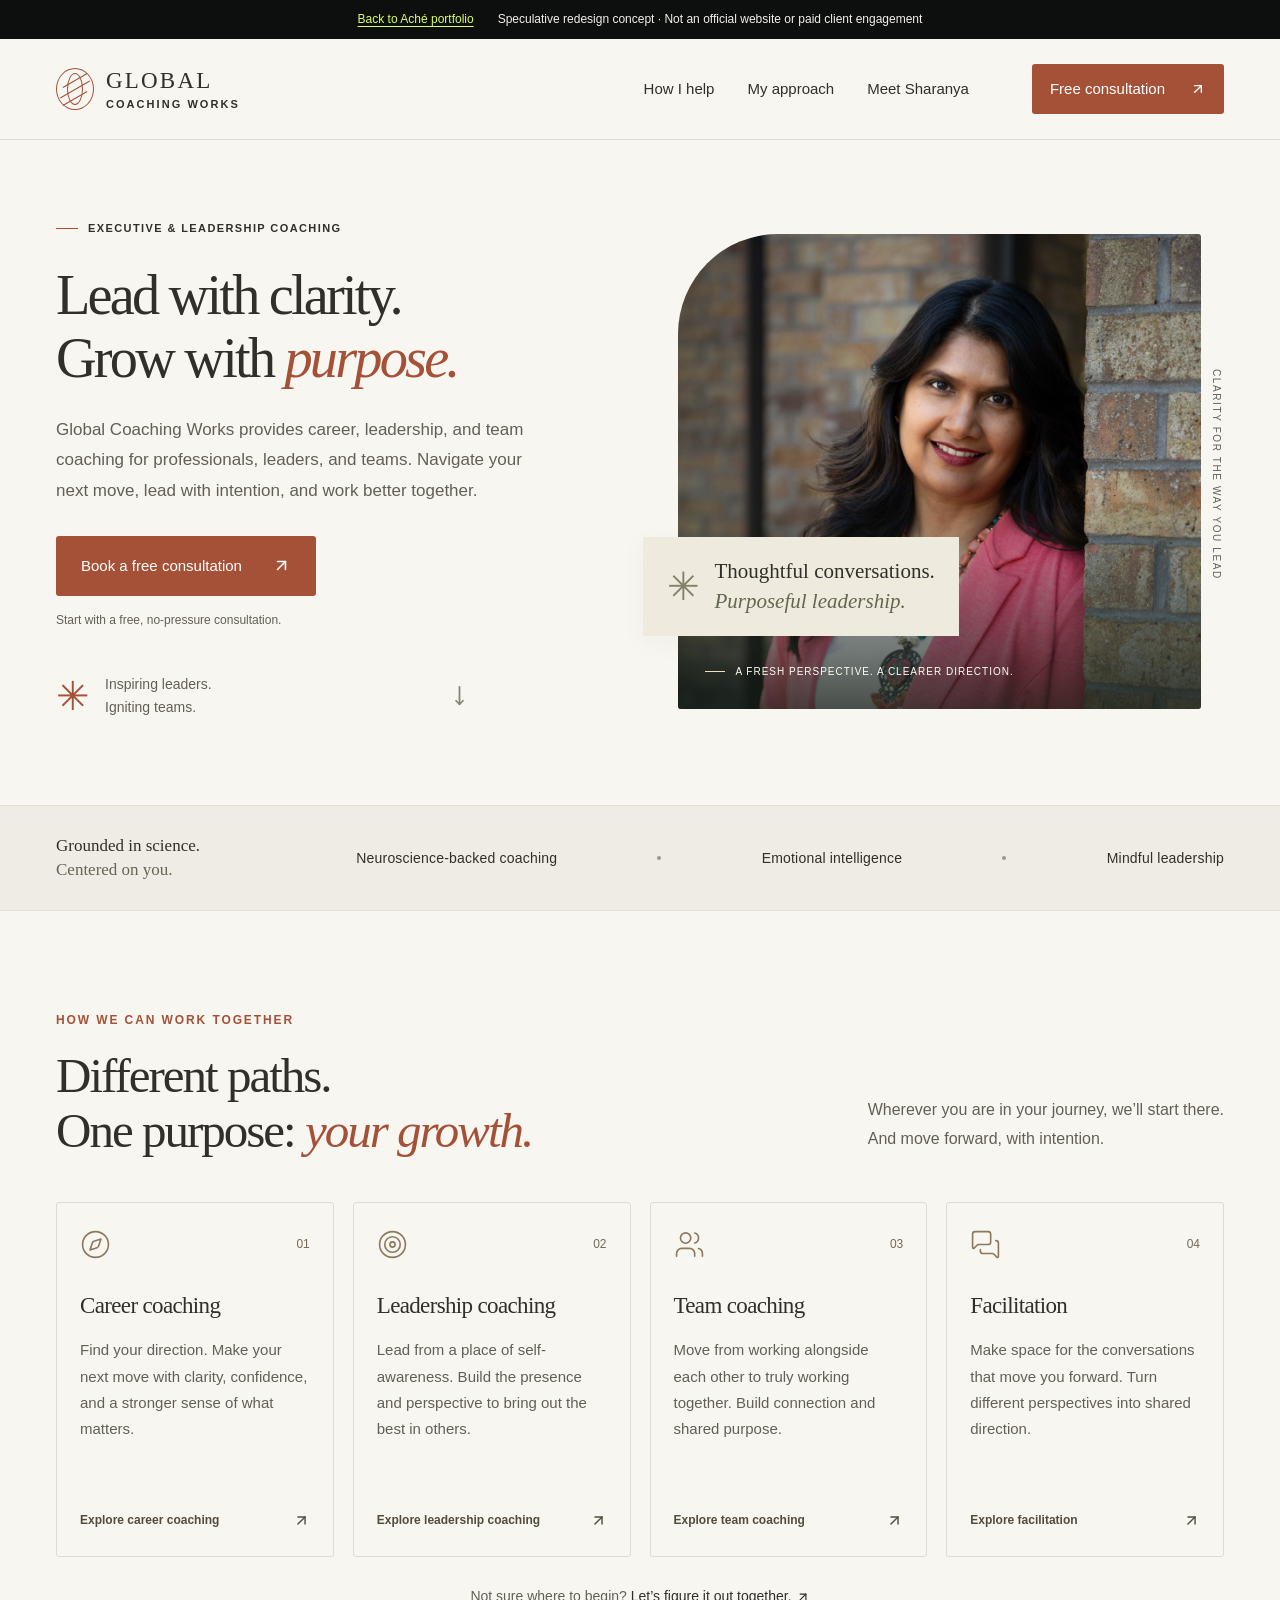
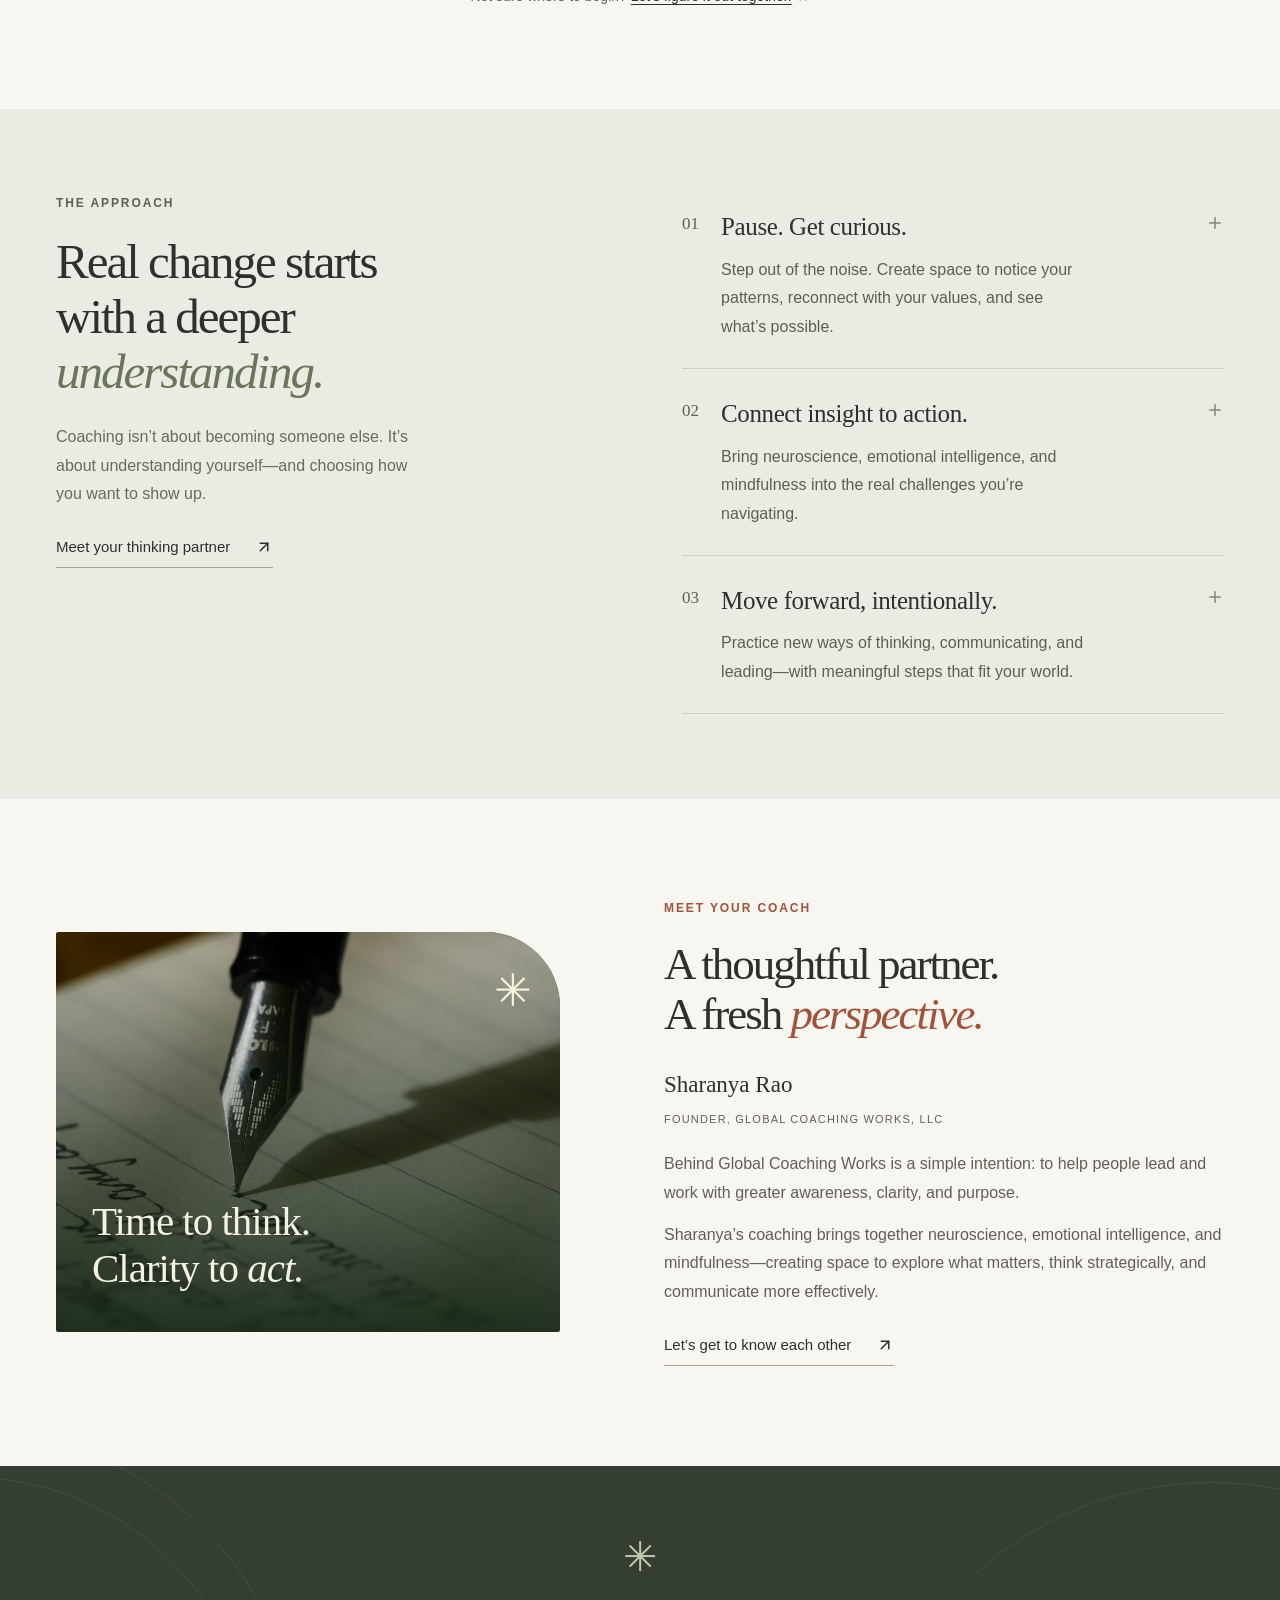
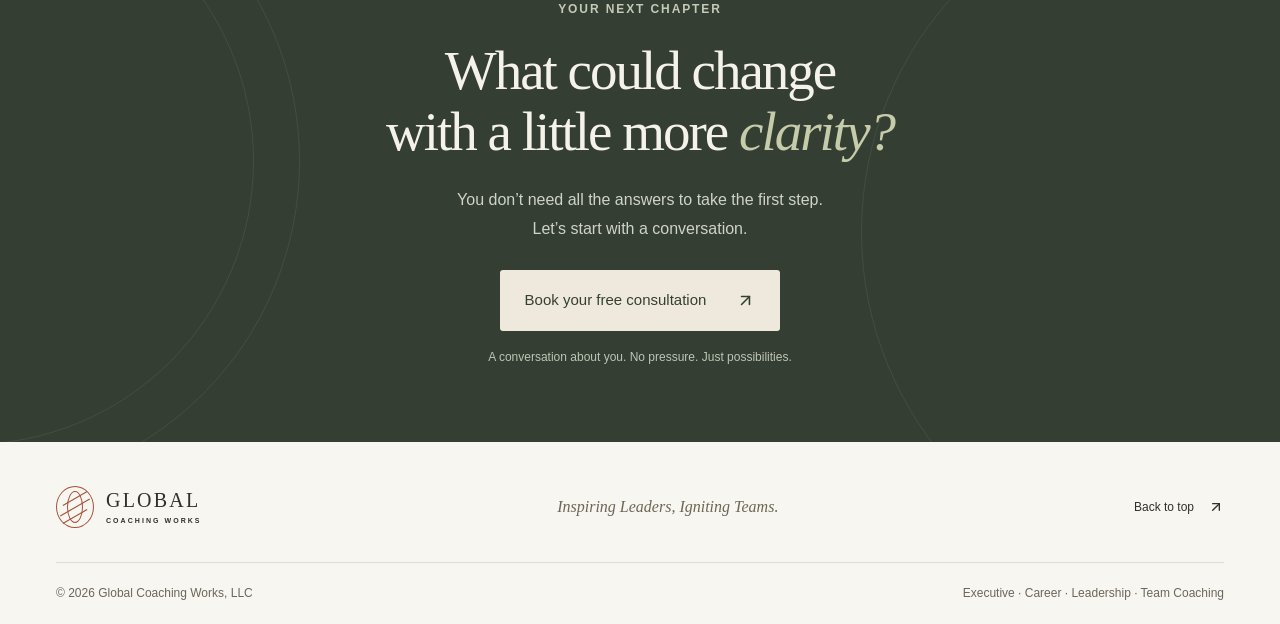
==== projects/global-coaching-works/index.html @ 5796bfa5 "Build Aché portfolio" ====
<!doctype html>
<html lang="en"><head><meta charset="utf-8"><meta name="viewport" content="width=device-width, initial-scale=1"><title>Global Coaching Works - Speculative redesign concept</title><meta name="description" content="Speculative redesign concept by Aché. An independent portfolio project, not a paid client engagement or official website."><link rel="stylesheet" href="styles.css"><script src="script.js" defer></script></head><body><aside class="portfolio-note"><a href="../../index.html">Back to Aché portfolio</a><span>Speculative redesign concept · Not an official website or paid client engagement</span></aside><link rel="preload" as="image" href="../../assets/global-coaching-works/sharanya-rao.jpg"/><link rel="preload" as="image" href="../../assets/global-coaching-works/reflection.jpg"/><a href="#main" class="skip-link">Skip to content</a><header class="header"><div class="shell header-inner"><a class="brand " href="#home" aria-label="Global Coaching Works home"><span class="brand-mark" aria-hidden="true"><span></span><span></span><span></span></span><span>GLOBAL<span class="brand-sub">COACHING WORKS</span></span></a><nav class="desktop-nav" aria-label="Main navigation"><a href="#services">How I help</a><a href="#approach">My approach</a><a href="#about">Meet Sharanya</a></nav><button class="button button-small header-cta" data-consultation="true">Free consultation <svg xmlns="http://www.w3.org/2000/svg" width="16" height="16" viewBox="0 0 24 24" fill="none" stroke="currentColor" stroke-width="2" stroke-linecap="round" stroke-linejoin="round" class="lucide lucide-arrow-up-right" aria-hidden="true"><path d="M7 7h10v10"></path><path d="M7 17 17 7"></path></svg></button><button class="menu-toggle" aria-label="Open menu" aria-expanded="false" aria-controls="mobile-menu"><svg xmlns="http://www.w3.org/2000/svg" width="24" height="24" viewBox="0 0 24 24" fill="none" stroke="currentColor" stroke-width="2" stroke-linecap="round" stroke-linejoin="round" class="lucide lucide-menu" aria-hidden="true"><path d="M4 5h16"></path><path d="M4 12h16"></path><path d="M4 19h16"></path></svg></button></div></header><main id="main"><section class="hero shell" id="home"><div class="hero-copy"><div class="eyebrow"><span class="small-line"></span> EXECUTIVE &amp; LEADERSHIP COACHING</div><h1>Lead with clarity.<br/>Grow with <em>purpose.</em></h1><p class="hero-description">Global Coaching Works provides career, leadership, and team coaching for professionals, leaders, and teams. Navigate your next move, lead with intention, and work better together.</p><button class="button hero-button" data-consultation="true">Book a free consultation <svg xmlns="http://www.w3.org/2000/svg" width="19" height="19" viewBox="0 0 24 24" fill="none" stroke="currentColor" stroke-width="2" stroke-linecap="round" stroke-linejoin="round" class="lucide lucide-arrow-up-right" aria-hidden="true"><path d="M7 7h10v10"></path><path d="M7 17 17 7"></path></svg></button><span class="hero-note">Start with a free, no-pressure consultation.</span><div class="hero-bottom"><span class="sun-symbol" aria-hidden="true">✳</span><p>Inspiring leaders.<br/>Igniting teams.</p><a href="#services" aria-label="Explore coaching services" class="scroll-link"><svg xmlns="http://www.w3.org/2000/svg" width="21" height="21" viewBox="0 0 24 24" fill="none" stroke="currentColor" stroke-width="2" stroke-linecap="round" stroke-linejoin="round" class="lucide lucide-move-down" aria-hidden="true"><path d="M8 18L12 22L16 18"></path><path d="M12 2V22"></path></svg></a></div></div><div class="hero-visual"><div class="hero-image"><img src="../../assets/global-coaching-works/sharanya-rao.jpg" alt="Sharanya Rao, founder of Global Coaching Works" style="position:absolute;height:100%;width:100%;inset:0;object-position:50% 12%"/><div class="image-shade"></div><div class="image-caption"><span class="caption-line"></span> A FRESH PERSPECTIVE. A CLEARER DIRECTION.</div></div><div class="image-label"><span class="label-spark">✳</span><span>Thoughtful conversations.<br/><em>Purposeful leadership.</em></span></div><span class="vertical-label">CLARITY FOR THE WAY YOU LEAD</span></div></section><div class="principles"><div class="shell principles-inner"><p>Grounded in science.<br/><strong>Centered on you.</strong></p><span>Neuroscience-backed coaching</span><span class="principle-dot"></span><span>Emotional intelligence</span><span class="principle-dot"></span><span>Mindful leadership</span></div></div><section id="services" class="section shell services"><div class="section-heading"><div><p class="eyebrow">HOW WE CAN WORK TOGETHER</p><h2>Different paths.<br/>One purpose: <em>your growth.</em></h2></div><p>Wherever you are in your journey, we’ll start there.<br class="desktop-break"/> And move forward, with intention.</p></div><div class="services-grid"><article class="service-card "><div class="service-top"><svg xmlns="http://www.w3.org/2000/svg" width="31" height="31" viewBox="0 0 24 24" fill="none" stroke="currentColor" stroke-width="1.25" stroke-linecap="round" stroke-linejoin="round" class="lucide lucide-compass" aria-hidden="true"><circle cx="12" cy="12" r="10"></circle><path d="m16.24 7.76-1.804 5.411a2 2 0 0 1-1.265 1.265L7.76 16.24l1.804-5.411a2 2 0 0 1 1.265-1.265z"></path></svg><span>01</span></div><h3>Career coaching</h3><p>Find your direction. Make your next move with clarity, confidence, and a stronger sense of what matters.</p><button class="service-more" aria-expanded="false" aria-controls="service-0">Explore career coaching<svg xmlns="http://www.w3.org/2000/svg" width="17" height="17" viewBox="0 0 24 24" fill="none" stroke="currentColor" stroke-width="2" stroke-linecap="round" stroke-linejoin="round" class="lucide lucide-arrow-up-right" aria-hidden="true"><path d="M7 7h10v10"></path><path d="M7 17 17 7"></path></svg></button><div id="service-0" hidden="" class="service-detail"><p>Explore your strengths and values, navigate a career transition, and turn your possibilities into a practical next step.</p><button data-consultation="true">Let’s talk <svg xmlns="http://www.w3.org/2000/svg" width="16" height="16" viewBox="0 0 24 24" fill="none" stroke="currentColor" stroke-width="2" stroke-linecap="round" stroke-linejoin="round" class="lucide lucide-arrow-right" aria-hidden="true"><path d="M5 12h14"></path><path d="m12 5 7 7-7 7"></path></svg></button></div></article><article class="service-card "><div class="service-top"><svg xmlns="http://www.w3.org/2000/svg" width="31" height="31" viewBox="0 0 24 24" fill="none" stroke="currentColor" stroke-width="1.25" stroke-linecap="round" stroke-linejoin="round" class="lucide lucide-target" aria-hidden="true"><circle cx="12" cy="12" r="10"></circle><circle cx="12" cy="12" r="6"></circle><circle cx="12" cy="12" r="2"></circle></svg><span>02</span></div><h3>Leadership coaching</h3><p>Lead from a place of self-awareness. Build the presence and perspective to bring out the best in others.</p><button class="service-more" aria-expanded="false" aria-controls="service-1">Explore leadership coaching<svg xmlns="http://www.w3.org/2000/svg" width="17" height="17" viewBox="0 0 24 24" fill="none" stroke="currentColor" stroke-width="2" stroke-linecap="round" stroke-linejoin="round" class="lucide lucide-arrow-up-right" aria-hidden="true"><path d="M7 7h10v10"></path><path d="M7 17 17 7"></path></svg></button><div id="service-1" hidden="" class="service-detail"><p>Create space to reflect on your leadership, strengthen emotional intelligence, and approach executive decisions with intention.</p><button data-consultation="true">Let’s talk <svg xmlns="http://www.w3.org/2000/svg" width="16" height="16" viewBox="0 0 24 24" fill="none" stroke="currentColor" stroke-width="2" stroke-linecap="round" stroke-linejoin="round" class="lucide lucide-arrow-right" aria-hidden="true"><path d="M5 12h14"></path><path d="m12 5 7 7-7 7"></path></svg></button></div></article><article class="service-card "><div class="service-top"><svg xmlns="http://www.w3.org/2000/svg" width="31" height="31" viewBox="0 0 24 24" fill="none" stroke="currentColor" stroke-width="1.25" stroke-linecap="round" stroke-linejoin="round" class="lucide lucide-users" aria-hidden="true"><path d="M16 21v-2a4 4 0 0 0-4-4H6a4 4 0 0 0-4 4v2"></path><path d="M16 3.128a4 4 0 0 1 0 7.744"></path><path d="M22 21v-2a4 4 0 0 0-3-3.87"></path><circle cx="9" cy="7" r="4"></circle></svg><span>03</span></div><h3>Team coaching</h3><p>Move from working alongside each other to truly working together. Build connection and shared purpose.</p><button class="service-more" aria-expanded="false" aria-controls="service-2">Explore team coaching<svg xmlns="http://www.w3.org/2000/svg" width="17" height="17" viewBox="0 0 24 24" fill="none" stroke="currentColor" stroke-width="2" stroke-linecap="round" stroke-linejoin="round" class="lucide lucide-arrow-up-right" aria-hidden="true"><path d="M7 7h10v10"></path><path d="M7 17 17 7"></path></svg></button><div id="service-2" hidden="" class="service-detail"><p>Explore team dynamics, practice effective communication, and align around how you want to work and grow together.</p><button data-consultation="true">Let’s talk <svg xmlns="http://www.w3.org/2000/svg" width="16" height="16" viewBox="0 0 24 24" fill="none" stroke="currentColor" stroke-width="2" stroke-linecap="round" stroke-linejoin="round" class="lucide lucide-arrow-right" aria-hidden="true"><path d="M5 12h14"></path><path d="m12 5 7 7-7 7"></path></svg></button></div></article><article class="service-card "><div class="service-top"><svg xmlns="http://www.w3.org/2000/svg" width="31" height="31" viewBox="0 0 24 24" fill="none" stroke="currentColor" stroke-width="1.25" stroke-linecap="round" stroke-linejoin="round" class="lucide lucide-messages-square" aria-hidden="true"><path d="M16 10a2 2 0 0 1-2 2H6.828a2 2 0 0 0-1.414.586l-2.202 2.202A.71.71 0 0 1 2 14.286V4a2 2 0 0 1 2-2h10a2 2 0 0 1 2 2z"></path><path d="M20 9a2 2 0 0 1 2 2v10.286a.71.71 0 0 1-1.212.502l-2.202-2.202A2 2 0 0 0 17.172 19H10a2 2 0 0 1-2-2v-1"></path></svg><span>04</span></div><h3>Facilitation</h3><p>Make space for the conversations that move you forward. Turn different perspectives into shared direction.</p><button class="service-more" aria-expanded="false" aria-controls="service-3">Explore facilitation<svg xmlns="http://www.w3.org/2000/svg" width="17" height="17" viewBox="0 0 24 24" fill="none" stroke="currentColor" stroke-width="2" stroke-linecap="round" stroke-linejoin="round" class="lucide lucide-arrow-up-right" aria-hidden="true"><path d="M7 7h10v10"></path><path d="M7 17 17 7"></path></svg></button><div id="service-3" hidden="" class="service-detail"><p>Bring structure and intention to meaningful group conversations, strategic thinking, and collaborative problem-solving.</p><button data-consultation="true">Let’s talk <svg xmlns="http://www.w3.org/2000/svg" width="16" height="16" viewBox="0 0 24 24" fill="none" stroke="currentColor" stroke-width="2" stroke-linecap="round" stroke-linejoin="round" class="lucide lucide-arrow-right" aria-hidden="true"><path d="M5 12h14"></path><path d="m12 5 7 7-7 7"></path></svg></button></div></article></div><p class="services-note">Not sure where to begin? <button data-consultation="true">Let’s figure it out together. <svg xmlns="http://www.w3.org/2000/svg" width="14" height="14" viewBox="0 0 24 24" fill="none" stroke="currentColor" stroke-width="2" stroke-linecap="round" stroke-linejoin="round" class="lucide lucide-arrow-up-right" aria-hidden="true"><path d="M7 7h10v10"></path><path d="M7 17 17 7"></path></svg></button></p></section><section id="approach" class="approach"><div class="shell approach-grid"><div><p class="eyebrow">THE APPROACH</p><h2>Real change starts<br/>with a deeper<br/><em>understanding.</em></h2><p class="approach-intro">Coaching isn’t about becoming someone else. It’s about understanding yourself—and choosing how you want to show up.</p><a href="#about" class="text-link">Meet your thinking partner <svg xmlns="http://www.w3.org/2000/svg" width="18" height="18" viewBox="0 0 24 24" fill="none" stroke="currentColor" stroke-width="2" stroke-linecap="round" stroke-linejoin="round" class="lucide lucide-arrow-up-right" aria-hidden="true"><path d="M7 7h10v10"></path><path d="M7 17 17 7"></path></svg></a></div><div class="approach-steps"><div class="approach-step"><span>01</span><div><h3>Pause. Get curious.</h3><p>Step out of the noise. Create space to notice your patterns, reconnect with your values, and see what’s possible.</p></div><svg xmlns="http://www.w3.org/2000/svg" width="18" height="18" viewBox="0 0 24 24" fill="none" stroke="currentColor" stroke-width="2" stroke-linecap="round" stroke-linejoin="round" class="lucide lucide-plus" aria-hidden="true"><path d="M5 12h14"></path><path d="M12 5v14"></path></svg></div><div class="approach-step"><span>02</span><div><h3>Connect insight to action.</h3><p>Bring neuroscience, emotional intelligence, and mindfulness into the real challenges you’re navigating.</p></div><svg xmlns="http://www.w3.org/2000/svg" width="18" height="18" viewBox="0 0 24 24" fill="none" stroke="currentColor" stroke-width="2" stroke-linecap="round" stroke-linejoin="round" class="lucide lucide-plus" aria-hidden="true"><path d="M5 12h14"></path><path d="M12 5v14"></path></svg></div><div class="approach-step"><span>03</span><div><h3>Move forward, intentionally.</h3><p>Practice new ways of thinking, communicating, and leading—with meaningful steps that fit your world.</p></div><svg xmlns="http://www.w3.org/2000/svg" width="18" height="18" viewBox="0 0 24 24" fill="none" stroke="currentColor" stroke-width="2" stroke-linecap="round" stroke-linejoin="round" class="lucide lucide-plus" aria-hidden="true"><path d="M5 12h14"></path><path d="M12 5v14"></path></svg></div></div></div></section><section class="section shell about" id="about"><div class="about-art"><img src="../../assets/global-coaching-works/reflection.jpg" alt="A fountain pen on a notebook, a detail of thoughtful reflection and planning" style="position:absolute;height:100%;width:100%;inset:0"/><div class="about-art-overlay"></div><div class="about-art-text">Time to think.<br/>Clarity to <em>act.</em></div><span class="art-corner" aria-hidden="true">✳</span></div><div class="about-copy"><p class="eyebrow">MEET YOUR COACH</p><h2>A thoughtful partner.<br/>A fresh <em>perspective.</em></h2><h3>Sharanya Rao</h3><span class="founder-label">FOUNDER, GLOBAL COACHING WORKS, LLC</span><p>Behind Global Coaching Works is a simple intention: to help people lead and work with greater awareness, clarity, and purpose.</p><p>Sharanya’s coaching brings together neuroscience, emotional intelligence, and mindfulness—creating space to explore what matters, think strategically, and communicate more effectively.</p><button data-consultation="true" class="text-link">Let’s get to know each other <svg xmlns="http://www.w3.org/2000/svg" width="18" height="18" viewBox="0 0 24 24" fill="none" stroke="currentColor" stroke-width="2" stroke-linecap="round" stroke-linejoin="round" class="lucide lucide-arrow-up-right" aria-hidden="true"><path d="M7 7h10v10"></path><path d="M7 17 17 7"></path></svg></button></div></section><section class="final-cta" id="consultation"><div class="cta-orbit" aria-hidden="true"></div><div class="shell cta-content"><span class="cta-spark" aria-hidden="true">✳</span><p class="eyebrow">YOUR NEXT CHAPTER</p><h2>What could change<br/>with a little more <em>clarity?</em></h2><p>You don’t need all the answers to take the first step.<br/>Let’s start with a conversation.</p><button class="button button-light" data-consultation="true">Book your free consultation <svg xmlns="http://www.w3.org/2000/svg" width="19" height="19" viewBox="0 0 24 24" fill="none" stroke="currentColor" stroke-width="2" stroke-linecap="round" stroke-linejoin="round" class="lucide lucide-arrow-up-right" aria-hidden="true"><path d="M7 7h10v10"></path><path d="M7 17 17 7"></path></svg></button><span class="cta-note">A conversation about you. No pressure. Just possibilities.</span></div></section></main><footer><div class="shell footer-top"><a class="brand " href="#home" aria-label="Global Coaching Works home"><span class="brand-mark" aria-hidden="true"><span></span><span></span><span></span></span><span>GLOBAL<span class="brand-sub">COACHING WORKS</span></span></a><p>Inspiring Leaders, Igniting Teams.</p><a href="#home">Back to top <svg xmlns="http://www.w3.org/2000/svg" width="16" height="16" viewBox="0 0 24 24" fill="none" stroke="currentColor" stroke-width="2" stroke-linecap="round" stroke-linejoin="round" class="lucide lucide-arrow-up-right" aria-hidden="true"><path d="M7 7h10v10"></path><path d="M7 17 17 7"></path></svg></a></div><div class="shell footer-bottom"><span>© 2026 Global Coaching Works, LLC</span><span>Executive · Career · Leadership · Team Coaching</span></div></footer><dialog class="consultation-dialog" aria-label="Free consultation preview"><div class="dialog-content"><button class="dialog-close" aria-label="Close consultation form"><svg xmlns="http://www.w3.org/2000/svg" width="22" height="22" viewBox="0 0 24 24" fill="none" stroke="currentColor" stroke-width="2" stroke-linecap="round" stroke-linejoin="round" class="lucide lucide-x" aria-hidden="true"><path d="M18 6 6 18"></path><path d="m6 6 12 12"></path></svg></button><p class="eyebrow">LET’S START A CONVERSATION</p><h2>Your next chapter<br/>starts <em>here.</em></h2><p>What would you like to explore in a free consultation?</p><div class="demo-notice">Design preview · No appointment will be booked and no information will be sent.</div><form><label for="name">Your name<input id="name" autoComplete="name" placeholder="Full name" required="" maxLength="100" name="name"/></label><label for="email">Email address<input id="email" type="email" autoComplete="email" placeholder="you@example.com" required="" maxLength="254" name="email"/></label><label for="interest">I’m interested in<select id="interest" name="interest"><option value="" disabled="" selected="">Select a coaching area</option><option>Career coaching</option><option>Leadership coaching</option><option>Team coaching</option><option>Facilitation</option><option>I’m exploring my options</option></select></label><label for="goals">What’s on your mind? <span>(optional)</span><textarea id="goals" name="goals" rows="3" maxLength="1500" placeholder="A challenge, a possibility, a next step…"></textarea></label><button type="submit" class="button">Preview consultation request <svg xmlns="http://www.w3.org/2000/svg" width="17" height="17" viewBox="0 0 24 24" fill="none" stroke="currentColor" stroke-width="2" stroke-linecap="round" stroke-linejoin="round" class="lucide lucide-arrow-up-right" aria-hidden="true"><path d="M7 7h10v10"></path><path d="M7 17 17 7"></path></svg></button></form></div></dialog></body></html>
---- projects/global-coaching-works/styles.css ----
/*
  1. Prevent padding and border from affecting element width. (https://github.com/mozdevs/cssremedy/issues/4)
  2. Remove default margins and padding
  3. Reset all borders.
*/

*,
::after,
::before,
::backdrop,
::file-selector-button {
  box-sizing: border-box; /* 1 */
  margin: 0; /* 2 */
  padding: 0; /* 2 */
  border: 0 solid; /* 3 */
}

/*
  1. Use a consistent sensible line-height in all browsers.
  2. Prevent adjustments of font size after orientation changes in iOS.
  3. Use a more readable tab size.
  4. Use the user's configured `sans` font-family by default.
  5. Use the user's configured `sans` font-feature-settings by default.
  6. Use the user's configured `sans` font-variation-settings by default.
  7. Disable tap highlights on iOS.
*/

html,
:host {
  line-height: 1.5; /* 1 */
  -webkit-text-size-adjust: 100%; /* 2 */
  tab-size: 4; /* 3 */
  font-family: --theme(
    --default-font-family,
    -apple-system,
    BlinkMacSystemFont,
    'Segoe UI',
    Roboto,
    'Helvetica Neue',
    'Noto Sans',
    Arial,
    sans-serif,
    'Apple Color Emoji',
    'Segoe UI Emoji',
    'Segoe UI Symbol',
    'Noto Color Emoji'
  ); /* 4 */
  font-feature-settings: --theme(--default-font-feature-settings, normal); /* 5 */
  font-variation-settings: --theme(--default-font-variation-settings, normal); /* 6 */
  -webkit-tap-highlight-color: transparent; /* 7 */
}

/*
  1. Add the correct height in Firefox.
  2. Correct the inheritance of border color in Firefox. (https://bugzilla.mozilla.org/show_bug.cgi?id=190655)
  3. Reset the default border style to a 1px solid border.
*/

hr {
  height: 0; /* 1 */
  color: inherit; /* 2 */
  border-top-width: 1px; /* 3 */
}

/*
  Add the correct text decoration in Chrome, Edge, and Safari.
*/

abbr:where([title]) {
  -webkit-text-decoration: underline dotted;
  text-decoration: underline dotted;
}

/*
  Remove the default font size and weight for headings.
*/

h1,
h2,
h3,
h4,
h5,
h6 {
  font-size: inherit;
  font-weight: inherit;
}

/*
  Reset links to optimize for opt-in styling instead of opt-out.
*/

a {
  color: inherit;
  -webkit-text-decoration: inherit;
  text-decoration: inherit;
}

/*
  Add the correct font weight in Edge and Safari.
*/

b,
strong {
  font-weight: bolder;
}

/*
  1. Use the user's configured `mono` font-family by default.
  2. Use the user's configured `mono` font-feature-settings by default.
  3. Use the user's configured `mono` font-variation-settings by default.
  4. Correct the odd `em` font sizing in all browsers.
*/

code,
kbd,
samp,
pre {
  font-family: --theme(
    --default-mono-font-family,
    ui-monospace,
    SFMono-Regular,
    Menlo,
    Monaco,
    Consolas,
    'Liberation Mono',
    'Courier New',
    monospace
  ); /* 1 */
  font-feature-settings: --theme(--default-mono-font-feature-settings, normal); /* 2 */
  font-variation-settings: --theme(--default-mono-font-variation-settings, normal); /* 3 */
  font-size: 1em; /* 4 */
}

/*
  Add the correct font size in all browsers.
*/

small {
  font-size: 80%;
}

/*
  Prevent `sub` and `sup` elements from affecting the line height in all browsers.
*/

sub,
sup {
  font-size: 75%;
  line-height: 0;
  position: relative;
  vertical-align: baseline;
}

sub {
  bottom: -0.25em;
}

sup {
  top: -0.5em;
}

/*
  1. Remove text indentation from table contents in Chrome and Safari. (https://bugs.chromium.org/p/chromium/issues/detail?id=999088, https://bugs.webkit.org/show_bug.cgi?id=201297)
  2. Correct table border color inheritance in all Chrome and Safari. (https://bugs.chromium.org/p/chromium/issues/detail?id=935729, https://bugs.webkit.org/show_bug.cgi?id=195016)
  3. Remove gaps between table borders by default.
*/

table {
  text-indent: 0; /* 1 */
  border-color: inherit; /* 2 */
  border-collapse: collapse; /* 3 */
}

/*
  Use the modern Firefox focus style for all focusable elements.
*/

:-moz-focusring:where(:not(iframe)) {
  outline: auto;
}

/*
  Add the correct vertical alignment in Chrome and Firefox.
*/

progress {
  vertical-align: baseline;
}

/*
  Add the correct display in Chrome and Safari.
*/

summary {
  display: list-item;
}

/*
  Make lists unstyled by default.
*/

ol,
ul,
menu {
  list-style: none;
}

/*
  1. Make replaced elements `display: block` by default. (https://github.com/mozdevs/cssremedy/issues/14)
  2. Add `vertical-align: middle` to align replaced elements more sensibly by default. (https://github.com/jensimmons/cssremedy/issues/14#issuecomment-634934210)
      This can trigger a poorly considered lint error in some tools but is included by design.
*/

img,
svg,
video,
canvas,
audio,
iframe,
embed,
object {
  display: block; /* 1 */
  vertical-align: middle; /* 2 */
}

/*
  Constrain images and videos to the parent width and preserve their intrinsic aspect ratio. (https://github.com/mozdevs/cssremedy/issues/14)
*/

img,
video {
  max-width: 100%;
  height: auto;
}

/*
  1. Inherit font styles in all browsers.
  2. Remove border radius in all browsers.
  3. Remove background color in all browsers.
  4. Ensure consistent opacity for disabled states in all browsers.
*/

button,
input,
select,
optgroup,
textarea,
::file-selector-button {
  font: inherit; /* 1 */
  font-feature-settings: inherit; /* 1 */
  font-variation-settings: inherit; /* 1 */
  letter-spacing: inherit; /* 1 */
  color: inherit; /* 1 */
  border-radius: 0; /* 2 */
  background-color: transparent; /* 3 */
  opacity: 1; /* 4 */
}

/*
  Restore default font weight.
*/

:where(select:is([multiple], [size])) optgroup {
  font-weight: bolder;
}

/*
  Restore indentation.
*/

:where(select:is([multiple], [size])) optgroup option {
  padding-inline-start: 20px;
}

/*
  Restore space after button.
*/

::file-selector-button {
  margin-inline-end: 4px;
}

/*
  Reset the default placeholder opacity in Firefox. (https://github.com/tailwindlabs/tailwindcss/issues/3300)
*/

::placeholder {
  opacity: 1;
}

/*
  Set the default placeholder color to a semi-transparent version of the current text color in browsers that do not
  crash when using `color-mix(…)` with `currentcolor`. (https://github.com/tailwindlabs/tailwindcss/issues/17194)
*/

@supports (not (-webkit-appearance: -apple-pay-button)) /* Not Safari */ or
  (contain-intrinsic-size: 1px) /* Safari 17+ */ {
  ::placeholder {
    color: color-mix(in oklab, currentcolor 50%, transparent);
  }
}

/*
  Prevent resizing textareas horizontally by default.
*/

textarea {
  resize: vertical;
}

/*
  Remove the inner padding in Chrome and Safari on macOS.
*/

::-webkit-search-decoration {
  -webkit-appearance: none;
}

/*
  1. Ensure date/time inputs have the same height when empty in iOS Safari.
  2. Ensure text alignment can be changed on date/time inputs in iOS Safari.
*/

::-webkit-date-and-time-value {
  min-height: 1lh; /* 1 */
  text-align: inherit; /* 2 */
}

/*
  Prevent height from changing on date/time inputs in macOS Safari when the input is set to `display: block`.
*/

::-webkit-datetime-edit {
  display: inline-flex;
}

/*
  Remove excess padding from pseudo-elements in date/time inputs to ensure consistent height across browsers.
*/

::-webkit-datetime-edit-fields-wrapper {
  padding: 0;
}

::-webkit-datetime-edit,
::-webkit-datetime-edit-year-field,
::-webkit-datetime-edit-month-field,
::-webkit-datetime-edit-day-field,
::-webkit-datetime-edit-hour-field,
::-webkit-datetime-edit-minute-field,
::-webkit-datetime-edit-second-field,
::-webkit-datetime-edit-millisecond-field,
::-webkit-datetime-edit-meridiem-field {
  padding-block: 0;
}

/*
  Center dropdown marker shown on inputs with paired `<datalist>`s in Chrome. (https://github.com/tailwindlabs/tailwindcss/issues/18499)
*/

::-webkit-calendar-picker-indicator {
  line-height: 1;
}

/*
  Remove the additional `:invalid` styles in Firefox. (https://github.com/mozilla/gecko-dev/blob/2f9eacd9d3d995c937b4251a5557d95d494c9be1/layout/style/res/forms.css#L728-L737)
*/

:-moz-ui-invalid {
  box-shadow: none;
}

/*
  Correct the inability to style the border radius in iOS Safari.
*/

button,
input:where([type='button'], [type='reset'], [type='submit']),
::file-selector-button {
  appearance: button;
}

/*
  Correct the cursor style of increment and decrement buttons in Safari.
*/

::-webkit-inner-spin-button,
::-webkit-outer-spin-button {
  height: auto;
}

/*
  Make elements with the HTML hidden attribute stay hidden by default.
*/

[hidden]:where(:not([hidden='until-found'])) {
  display: none !important;
}





:root{--paper:#f8f6f1;--ink:#302f29;--muted:#625f56;--rust:#a45138;--line:#dedbd2}
*{box-sizing:border-box}html{scroll-behavior:smooth;scroll-padding-top:100px}body{margin:0;background:var(--paper);color:var(--ink);font-family:Arial,Helvetica,sans-serif;font-size:15px;-webkit-font-smoothing:antialiased}button,a,input,select,textarea{-webkit-tap-highlight-color:transparent}button,a{touch-action:manipulation}button{cursor:pointer}a{color:inherit;text-decoration:none}button,input,select,textarea{font:inherit}button{border:0}button:focus-visible,a:focus-visible{outline:2px solid var(--rust);outline-offset:5px}::selection{background:#d9bba7;color:#302f29}.shell{width:min(1240px,calc(100% - 112px));margin-inline:auto}h1,h2,h3,p{margin:0}h1,h2{font-family:Georgia,'Times New Roman',serif;font-weight:400;letter-spacing:-2px;line-height:1.12}h2{font-size:49px}h1 em,h2 em{color:var(--rust);font-weight:400}p{line-height:1.8}.eyebrow{font-size:12px;font-weight:600;letter-spacing:1.9px;line-height:1.5}.button{display:inline-flex;justify-content:center;align-items:center;gap:30px;background:var(--rust);color:white;padding:19px 25px;font-size:15px;font-weight:500;border-radius:3px;transition:background .2s,transform .2s}.button:hover{background:#85402b;transform:translateY(-2px)}.button svg{flex-shrink:0}.button-small{padding:14px 18px;gap:25px;font-size:15px}.header{border-bottom:1px solid var(--line);background:var(--paper);position:relative;z-index:20}.header-inner{height:100px;display:flex;align-items:center;justify-content:space-between;gap:30px}.brand{display:flex;align-items:center;gap:12px;font-family:Georgia,serif;font-size:23px;letter-spacing:2.2px;line-height:1}.brand-sub{display:block;font-family:Arial,sans-serif;font-size:11px;font-weight:600;letter-spacing:2.05px;margin-top:7px}.brand-mark{position:relative;display:block;width:38px;height:42px;border:1.2px solid var(--rust);border-radius:50%}.brand-mark:before{content:'';position:absolute;inset:4px 10px;border:1px solid var(--rust);border-radius:50%}.brand-mark span{position:absolute;height:1px;background:var(--rust);width:34px;left:1px;top:20px;transform:rotate(-30deg)}.brand-mark span:nth-child(2){top:11px;width:28px;left:4px}.brand-mark span:nth-child(3){top:29px;width:28px;left:4px}.desktop-nav{display:flex;gap:33px;font-size:15px;margin-left:auto;margin-right:33px}.desktop-nav a{transition:color .2s}.desktop-nav a:hover{color:var(--rust)}.menu-toggle,.mobile-nav{display:none}.hero{display:grid;grid-template-columns:1.04fr 1fr;gap:55px;padding-top:60px;padding-bottom:62px;align-items:center;min-height:665px}.hero-copy{padding-bottom:5px}.hero-copy .eyebrow{display:flex;align-items:center;gap:10px;font-size:12px;letter-spacing:1.55px}.small-line{width:22px;height:1px;background:var(--rust)}h1{font-size:clamp(45px,4.4vw,66px);margin-top:27px;line-height:1.12;letter-spacing:-2.8px}.hero-description{font-size:16px;line-height:1.85;color:var(--muted);max-width:410px;margin-top:25px}.hero-button{margin-top:29px}.hero-note{display:block;font-size:12px;color:var(--muted);margin-top:14px}.hero-bottom{display:flex;align-items:center;gap:15px;margin-top:43px;max-width:420px}.sun-symbol{font-size:40px;color:var(--rust);line-height:1}.hero-bottom p{font-size:14px;color:var(--muted);line-height:1.6}.scroll-link{margin-left:auto;width:34px;height:42px;display:grid;place-items:center;color:#868277}.hero-visual{position:relative;padding-right:23px}.hero-image{position:relative;height:527px;overflow:hidden;border-radius:210px 210px 3px 3px}.hero-image img{object-fit:cover;object-position:50% 50%}.image-shade{position:absolute;inset:0;background:linear-gradient(180deg,rgba(47,49,25,.02) 30%,rgba(22,36,23,.5) 100%)}.image-caption{position:absolute;bottom:29px;left:27px;color:#fffdf1;font-size:11px;letter-spacing:1.5px;display:flex;gap:10px;align-items:center}.caption-line{width:20px;height:1px;background:#f0e4b6}.image-label{position:absolute;left:-35px;bottom:76px;display:flex;align-items:center;gap:19px;background:#eeeade;padding:22px 29px;box-shadow:0 6px 25px #1427110a}.label-spark{font-size:39px;color:#838269}.image-label>span:last-child{font-family:Georgia,serif;font-size:19px;line-height:1.4}.image-label em{color:#62674e}.vertical-label{position:absolute;right:0;top:135px;writing-mode:vertical-rl;font-size:11px;letter-spacing:2.2px;color:var(--muted)}.principles{background:#eeece4;border-block:1px solid #e3dfd3}.principles-inner{display:flex;justify-content:space-between;align-items:center;gap:23px;min-height:104px}.principles-inner p{font-family:Georgia,serif;font-size:17px;line-height:1.45;min-width:200px}.principles-inner strong{font-weight:400;color:#686454}.principles-inner>span:not(.principle-dot){font-size:14px;letter-spacing:.2px}.principle-dot{height:4px;width:4px;background:#9a9987;border-radius:50%}.section{padding-block:100px}.section-heading{display:flex;justify-content:space-between;align-items:flex-end;gap:40px}.section-heading .eyebrow{margin-bottom:20px;color:var(--rust)}.section-heading>p{font-size:15px;color:var(--muted);padding-bottom:5px}.services-grid{display:grid;grid-template-columns:repeat(4,1fr);gap:19px;margin-top:43px;align-items:start}.service-card{padding:26px 23px 22px;border:1px solid var(--line);border-radius:3px;transition:border-color .25s,background .25s;min-height:278px}.service-card:hover,.service-open{border-color:#b8ab96;background:#f1eee5}.service-top{display:flex;align-items:center;justify-content:space-between;color:#8b795e;margin-bottom:29px}.service-top>span{font-size:12px;color:#736957}.service-card h3{font-family:Georgia,serif;font-size:23px;letter-spacing:-.65px;margin-bottom:14px}.service-card>p{font-size:14px;color:var(--muted);line-height:1.85;min-height:82px}.service-more{display:flex;justify-content:space-between;gap:8px;align-items:center;background:none;padding:22px 0 0;width:100%;font-size:12px;font-weight:600;color:#524c3f;text-align:left}.service-detail{border-top:1px solid var(--line);margin-top:19px;padding-top:15px}.service-detail p{font-size:15px;color:var(--muted)}.service-detail button{display:flex;align-items:center;gap:12px;color:var(--rust);background:none;font-size:15px;padding:15px 0 0}.services-note{margin-top:27px;text-align:center;font-size:14px;color:var(--muted)}.services-note button{background:none;padding:0;color:var(--ink);display:inline-flex;align-items:center;gap:4px;text-decoration:underline;text-underline-offset:3px}.approach{background:#eaece4;padding-block:85px}.approach-grid{display:grid;grid-template-columns:1fr 1.05fr;gap:110px}.approach .eyebrow{color:#6d785f;margin-bottom:23px}.approach h2 em{color:#6b755c}.approach-intro{color:#666b5e;font-size:15px;max-width:355px;margin-top:23px}.text-link{display:inline-flex;align-items:center;gap:25px;font-size:15px;border-bottom:1px solid #aaa28c;padding:0 0 8px;background:transparent;margin-top:27px;color:var(--ink)}.approach-steps{padding-top:14px}.approach-step{display:flex;gap:22px;padding:26px 0;border-bottom:1px solid #cdd1c3}.approach-step:first-child{padding-top:0}.approach-step>span{font-family:Georgia,serif;color:#8a927f;font-size:17px;padding-top:3px}.approach-step h3{font-family:Georgia,serif;font-weight:400;font-size:25px;letter-spacing:-.4px;margin-bottom:10px}.approach-step p{font-size:15px;line-height:1.85;color:#686e60;max-width:330px}.approach-step>svg{flex-shrink:0;margin-left:auto;margin-top:6px;color:#7f876f}.about{display:grid;grid-template-columns:.9fr 1fr;gap:104px;align-items:center}.about-art{height:440px;position:relative;overflow:hidden;border-radius:2px 110px 2px 2px;background:#404b35}.about-art img{object-fit:cover}.about-art-overlay{position:absolute;inset:0;background:linear-gradient(0deg,#172717d1,transparent 75%)}.about-art-text{position:absolute;bottom:40px;left:36px;color:#f4f1e5;font-family:Georgia,serif;font-size:41px;line-height:1.15;letter-spacing:-1px}.art-corner{position:absolute;right:28px;top:25px;color:#f8f2d8;font-size:45px}.about-copy .eyebrow{color:var(--rust);margin-bottom:22px}.about-copy h2{font-size:45px}.about-copy h3{font-family:Georgia,serif;font-size:23px;font-weight:400;margin-top:28px}.founder-label{font-size:11px;letter-spacing:1.4px;color:var(--muted);display:block;margin-top:8px;margin-bottom:20px}.about-copy>p:not(.eyebrow){font-size:15px;color:var(--muted);margin-top:13px}.final-cta{position:relative;overflow:hidden;background:#343e32;color:#f5f2e9;text-align:center;padding-block:71px 75px}.cta-content{position:relative;z-index:1}.cta-spark{display:block;font-size:41px;color:#c1c7aa;line-height:1;margin-bottom:22px}.final-cta .eyebrow{color:#c4c9b8;font-size:12px}.final-cta h2{font-size:55px;margin-top:22px}.final-cta h2 em{color:#c6cbaa}.final-cta p:not(.eyebrow){font-size:15px;color:#d0d3c7;margin-top:23px}.button-light{background:#eee9dc;color:#34402f;margin-top:27px}.button-light:hover{background:#d6dbc4}.cta-note{display:block;font-size:12px;color:#bfc5b6;margin-top:16px}.cta-orbit{position:absolute;width:660px;height:660px;border:1px solid #cad0b81a;border-radius:50%;left:-360px;top:-35px}.cta-orbit:after{content:'';position:absolute;border:1px solid #cad0b81a;border-radius:50%;inset:45px}.cta-orbit:before{content:'';position:absolute;border:1px solid #cad0b81a;border-radius:50%;width:700px;height:700px;left:calc(100vw - 60px);top:50px}footer{padding-top:44px}.footer-top{display:flex;align-items:center;justify-content:space-between;gap:30px;padding-bottom:34px}.footer-top .brand{font-size:20px}.footer-top .brand-sub{font-size:7px}.footer-top>p{font-family:Georgia,serif;font-style:italic;color:#6c6656;font-size:16px}.footer-top>a:last-child{display:flex;align-items:center;gap:14px;font-size:12px}.footer-bottom{border-top:1px solid var(--line);padding-block:20px;display:flex;justify-content:space-between;color:#6c665b;font-size:12px;gap:20px}.skip-link{position:fixed;top:-100px;left:16px;background:var(--ink);color:white;padding:12px;z-index:100}.skip-link:focus{top:12px}.consultation-dialog{border:1px solid var(--line);background:var(--paper);color:var(--ink);border-radius:6px;width:min(540px,calc(100% - 32px));max-height:90dvh;padding:0;margin:auto;box-shadow:0 20px 100px #18251c40}.consultation-dialog::backdrop{background:#242a24a6;backdrop-filter:blur(5px)}.dialog-content{padding:40px;position:relative}.dialog-close{position:absolute;top:14px;right:14px;background:transparent;color:var(--ink);padding:8px}.dialog-content>.eyebrow{color:var(--rust);font-size:12px;margin-top:8px}.dialog-content h2{font-size:38px;margin-top:18px;letter-spacing:-1.4px}.dialog-content>p:not(.eyebrow),.success-state>p:not(.eyebrow){font-size:15px;color:var(--muted);margin-top:17px}.demo-notice{font-size:12px;line-height:1.6;padding:11px 13px;background:#eaece4;color:#5e6852;margin-top:19px;border-radius:3px}form{display:grid;gap:15px;margin-top:23px}form label{font-size:14px;display:grid;gap:7px}form label>span{display:contents;color:var(--muted)}input,select,textarea{width:100%;background:#fffdf8;border:1px solid #d3d0c5;border-radius:3px;padding:12px;color:var(--ink);font-size:15px}input:focus,select:focus,textarea:focus{outline:2px solid #a4513880;outline-offset:2px}textarea{resize:vertical}form .button{width:100%;margin-top:4px;font-size:15px}.success-state{text-align:center;padding:25px 0}.success-icon{height:60px;width:60px;border-radius:50%;background:#e5e9db;color:#626e4d;display:grid;place-items:center;margin:0 auto 26px}.success-state .button{margin-top:25px}

@media(min-width:1500px){.hero{gap:75px}.hero-image{height:555px}h1{font-size:68px}}
@media(max-width:1100px){.shell{width:calc(100% - 64px)}.desktop-nav{gap:20px;margin-right:0}.hero{gap:35px}.hero-image{height:510px}h1{font-size:52px}.image-label{left:-20px;padding:18px 21px}.hero-copy .eyebrow{font-size:11px;letter-spacing:1px}.services-grid{gap:12px}.service-card{padding:22px 17px}.service-card h3{font-size:21px}.service-card>p{min-height:103px}.service-more{font-size:12px}.approach-grid{gap:60px}.about{gap:60px}.about-copy h2{font-size:38px}.principles-inner p{min-width:160px}.principles-inner{gap:16px}.principles-inner>span:not(.principle-dot){font-size:12px}}
@media(max-width:900px){html{scroll-padding-top:25px}.shell{width:calc(100% - 40px)}.header-inner{height:80px;gap:10px}.brand{font-size:21px;gap:10px}.brand-mark{width:34px;height:38px}.brand-mark span{width:30px;top:18px}.brand-mark span:nth-child(2){width:25px;top:10px}.brand-mark span:nth-child(3){width:25px;top:26px}.brand-sub{font-size:7px}.desktop-nav,.header-cta{display:none}.menu-toggle{display:grid;place-items:center;background:none;padding:10px;color:var(--ink)}.mobile-nav{display:flex;flex-direction:column;padding:4px 20px 24px;border-top:1px solid var(--line)}.mobile-nav>a{display:flex;justify-content:space-between;padding:16px 0;font-size:15px;border-bottom:1px solid var(--line)}.mobile-nav>.button{margin-top:18px}.hero{grid-template-columns:1fr;gap:36px;padding-top:42px;padding-bottom:42px;min-height:0}.hero-copy .eyebrow{font-size:11px;letter-spacing:1.35px}.hero-copy{padding:0}h1{font-size:clamp(43px,8.8vw,65px);letter-spacing:-2px;margin-top:24px}.hero-description{font-size:15px;max-width:480px;margin-top:22px}.hero-button{margin-top:25px}.hero-note{font-size:12px}.hero-bottom{display:none}.hero-visual{padding-left:14px;padding-right:20px}.hero-image{height:420px;border-radius:190px 190px 2px 2px}.image-label{left:0;bottom:66px;padding:18px 22px}.image-label>span:last-child{font-size:18px}.vertical-label{top:100px;font-size:7px}.image-caption{font-size:7px;left:20px;letter-spacing:1px}.principles-inner{display:grid;grid-template-columns:1fr 1fr;padding-block:24px;gap:19px 14px}.principle-dot{display:none}.principles-inner p{font-size:16px;min-width:0}.principles-inner>span:not(.principle-dot){font-size:12px;line-height:1.6}.section{padding-block:62px}.section-heading{display:block}.section-heading>p{margin-top:22px;font-size:15px}.section-heading .eyebrow{margin-bottom:17px}h2{font-size:39px;letter-spacing:-1.7px}.services-grid{grid-template-columns:1fr 1fr;gap:12px;margin-top:29px}.service-card{padding:22px 17px;min-height:275px}.service-top{margin-bottom:23px}.service-top svg{width:27px;height:27px}.service-card h3{font-size:20px;line-height:1.15}.service-card>p{font-size:14px;min-height:123px}.service-more{font-size:12px;align-items:flex-start;padding-top:16px}.service-more svg{flex-shrink:0;width:14px}.services-note{font-size:12px;margin-top:24px}.approach{padding-block:58px}.approach-grid{grid-template-columns:1fr;gap:38px}.approach h2{font-size:42px}.approach-intro{max-width:450px}.approach-steps{padding:0}.approach-step{gap:17px;padding-block:24px}.approach-step h3{font-size:24px}.approach-step p{max-width:none}.about{grid-template-columns:1fr;gap:35px}.about-art{height:355px;max-width:500px;width:100%}.about-art-text{font-size:38px;left:28px;bottom:30px}.about-copy h2{font-size:39px}.about-copy>p:not(.eyebrow){font-size:15px}.final-cta{padding-block:53px 59px}.final-cta h2{font-size:42px;letter-spacing:-1.7px}.final-cta p:not(.eyebrow){font-size:15px}.cta-note{font-size:11px}.footer-top{flex-wrap:wrap;gap:24px;padding-bottom:25px}.footer-top>p{order:3;width:100%;font-size:15px}.footer-bottom{flex-direction:column;gap:10px;font-size:11px;padding-block:20px}.dialog-content{padding:31px 24px}.dialog-content h2{font-size:34px}.dialog-content>.eyebrow{font-size:11px}.desktop-break{display:none}}
@media(max-width:360px){.shell{width:calc(100% - 32px)}h1{font-size:40px}.hero-copy .eyebrow{font-size:7px;letter-spacing:.8px}.service-card{padding:18px 12px}.service-card h3{font-size:18px}.service-card>p{min-height:143px}.service-more{font-size:11px}.image-caption{font-size:6px}.final-cta h2{font-size:36px}}
/* Commercial polish: readable supporting copy and restrained editorial imagery. */
.hero-description{font-size:17px;line-height:1.8;max-width:475px}
.hero-copy .eyebrow{font-size:11px;letter-spacing:1.4px}
.hero-image{height:475px;border-radius:100px 3px 3px 3px}
.hero-image img{object-position:50% 65%}
.image-shade{background:linear-gradient(180deg,transparent 50%,rgba(22,30,23,.78) 100%)}
.image-caption{font-size:10px;letter-spacing:1px;right:20px;line-height:1.7}
.vertical-label{font-size:10px;letter-spacing:1.6px}
.image-label{bottom:73px;padding:20px 24px;gap:14px}
.image-label>span:last-child{font-size:21px}
.hero-note,.cta-note{font-size:12px;line-height:1.7}
.principles-inner>span:not(.principle-dot){font-size:14px;line-height:1.6}
.service-card{display:flex;flex-direction:column;min-height:355px}
.service-card>p{font-size:15px;line-height:1.75;min-height:0;flex:1}
.service-more{font-size:12px;line-height:1.6;min-height:48px;align-items:center}
.service-detail p,.service-detail button{font-size:14px}
.section-heading>p,.approach-intro,.approach-step p,.about-copy>p:not(.eyebrow),.final-cta p:not(.eyebrow){font-size:16px;line-height:1.8}
.approach-step p{max-width:370px;color:#59614f}
.approach .eyebrow,.approach-step>span{color:#59614f}
.about-art{height:400px;border-radius:3px 75px 3px 3px}
.about-art-overlay{background:linear-gradient(0deg,#172717eb,transparent 95%)}
.founder-label{font-size:11px;line-height:1.8;letter-spacing:1.2px}
.footer-bottom{font-size:12px;line-height:1.7}
.dialog-content>.eyebrow{font-size:11px}
.demo-notice{font-size:12px}
form label{font-size:14px}
input,select,textarea{font-size:16px}
@media(min-width:901px) and (max-width:1100px){
  .desktop-nav{font-size:13px;gap:17px}.header-inner{gap:20px}.button-small{font-size:12px;gap:14px}
  .services-grid{grid-template-columns:repeat(2,1fr)}.service-card{min-height:290px}
  .principles-inner>span:not(.principle-dot){font-size:12px}
}
@media(max-width:900px){
  .hero-description{font-size:16px}.hero-copy .eyebrow{font-size:10px;letter-spacing:1.1px}
  .hero-image{height:340px;border-radius:65px 3px 3px 3px}
  .hero-image img{object-position:50% 65%}
  .image-label{padding:16px 20px;bottom:61px}.image-label>span:last-child{font-size:19px}
  .image-caption{font-size:9px;bottom:20px}.vertical-label{font-size:9px;top:60px}
  .principles-inner>span:not(.principle-dot){font-size:13px}
  .service-card{min-height:300px}.service-card h3{font-size:24px}
  .about-art{height:300px}.founder-label{font-size:11px}
  .cta-note{font-size:12px}.footer-bottom{font-size:11px}
}
@media(max-width:540px){
  .services-grid{grid-template-columns:1fr;gap:16px}.service-card{min-height:0;padding:25px}
  .service-top{margin-bottom:19px}.service-more{font-size:13px}.service-more svg{width:17px}
  .service-card>p{min-height:0}.hero-visual{padding-left:8px}.image-label{left:0}
  .hero-copy .eyebrow{font-size:9px;letter-spacing:1px}.small-line{width:15px;flex-shrink:0}
}
@media(prefers-reduced-motion:reduce){html{scroll-behavior:auto}*,*::before,*::after{transition:none!important;animation:none!important}}

/* Static portfolio context; homepage design above is from the original project. */
[hidden]{display:none!important}.portfolio-note{background:#0d0f0e;color:#f4f1ea;padding:10px 20px;font:12px/1.6 Arial,sans-serif;display:flex;justify-content:center;gap:8px 24px;flex-wrap:wrap;text-align:center}.portfolio-note a{color:#d8ff66;text-decoration:underline;text-underline-offset:3px}
.consultation-preview>.eyebrow{color:var(--rust);font-size:11px;margin-top:8px}.consultation-preview>p:not(.eyebrow){font-size:15px;color:var(--muted);margin-top:17px}
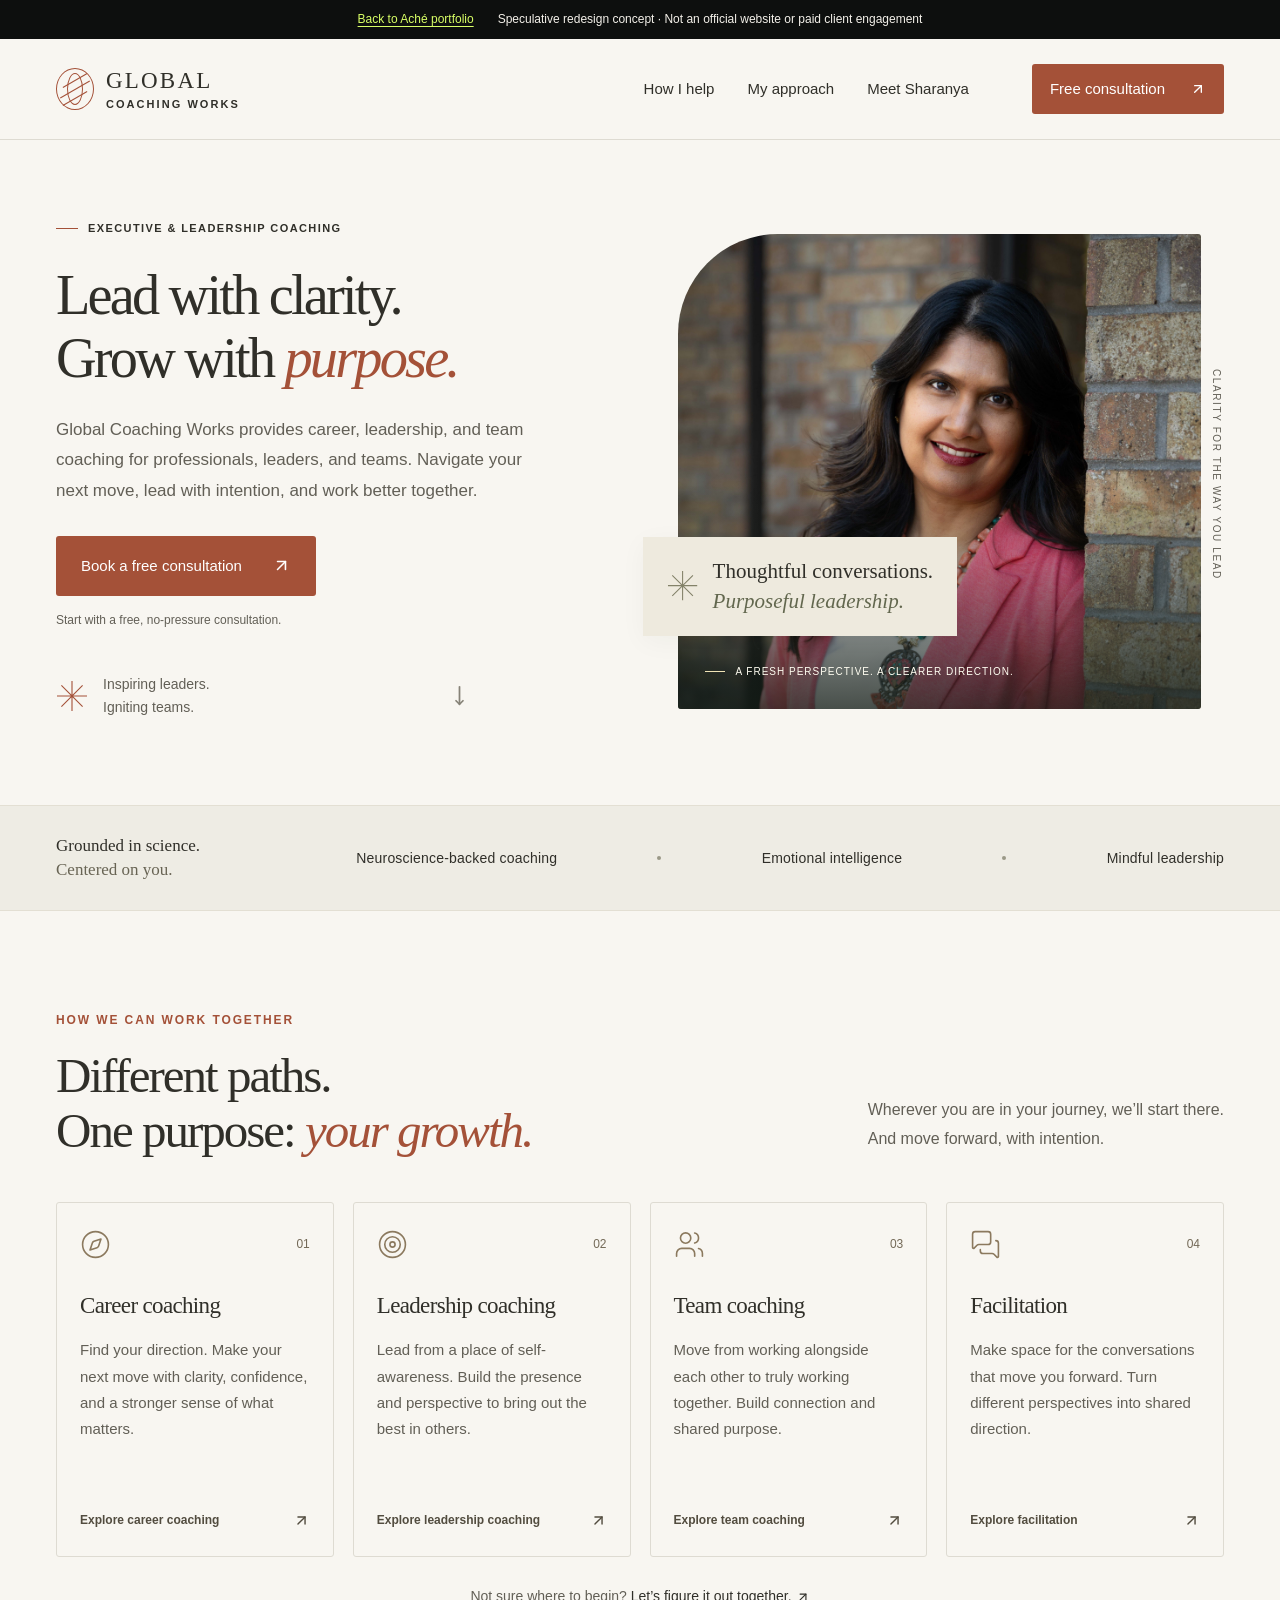
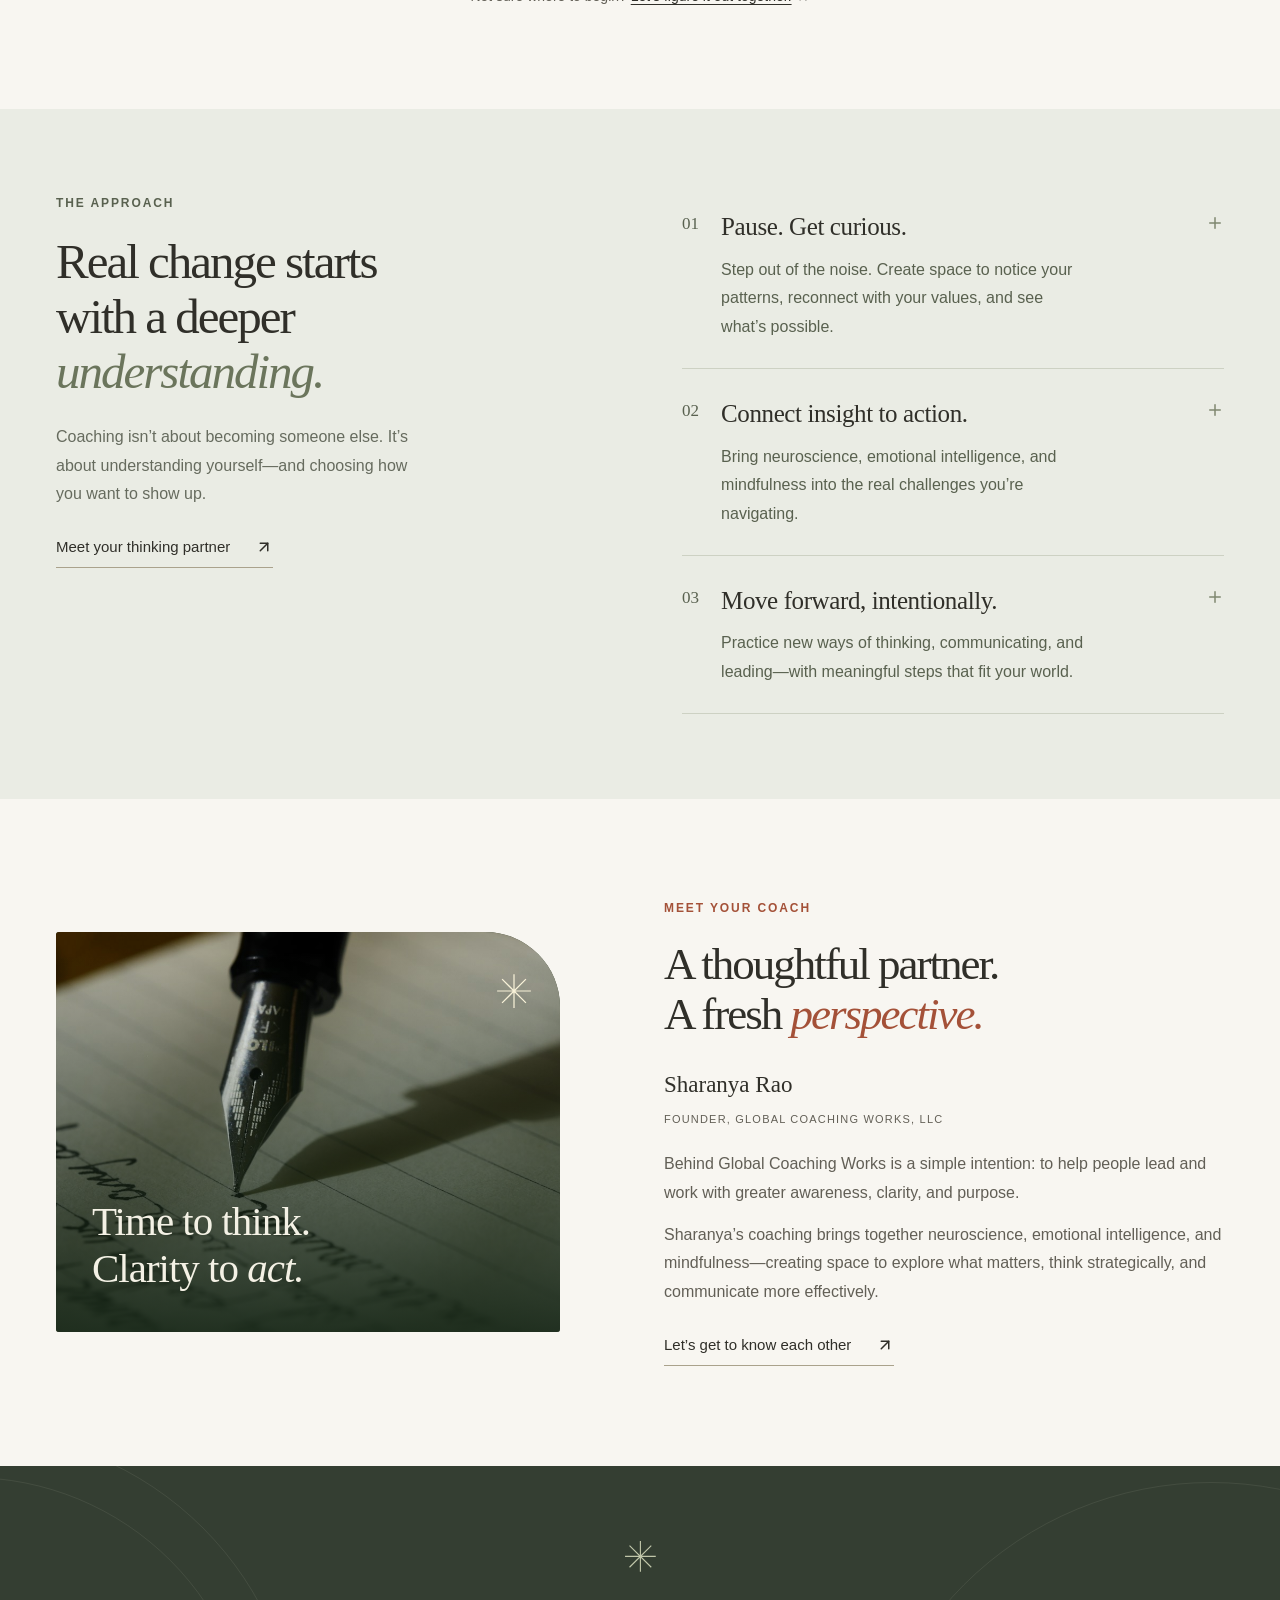
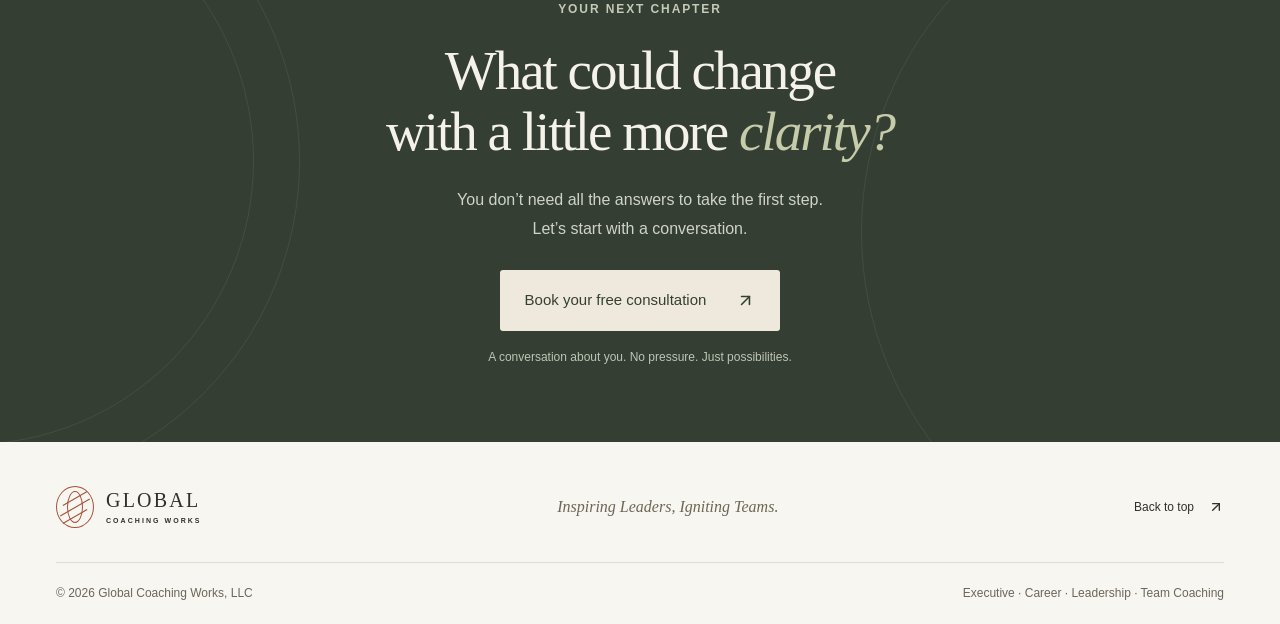
==== commit a9d1e236: "Fix mobile decorative icons" ====
--- a/projects/global-coaching-works/index.html
+++ b/projects/global-coaching-works/index.html
@@ -1,2 +1,2 @@
 <!doctype html>
-<html lang="en"><head><meta charset="utf-8"><meta name="viewport" content="width=device-width, initial-scale=1"><title>Global Coaching Works - Speculative redesign concept</title><meta name="description" content="Speculative redesign concept by Aché. An independent portfolio project, not a paid client engagement or official website."><link rel="stylesheet" href="styles.css"><script src="script.js" defer></script></head><body><aside class="portfolio-note"><a href="../../index.html">Back to Aché portfolio</a><span>Speculative redesign concept · Not an official website or paid client engagement</span></aside><link rel="preload" as="image" href="../../assets/global-coaching-works/sharanya-rao.jpg"/><link rel="preload" as="image" href="../../assets/global-coaching-works/reflection.jpg"/><a href="#main" class="skip-link">Skip to content</a><header class="header"><div class="shell header-inner"><a class="brand " href="#home" aria-label="Global Coaching Works home"><span class="brand-mark" aria-hidden="true"><span></span><span></span><span></span></span><span>GLOBAL<span class="brand-sub">COACHING WORKS</span></span></a><nav class="desktop-nav" aria-label="Main navigation"><a href="#services">How I help</a><a href="#approach">My approach</a><a href="#about">Meet Sharanya</a></nav><button class="button button-small header-cta" data-consultation="true">Free consultation <svg xmlns="http://www.w3.org/2000/svg" width="16" height="16" viewBox="0 0 24 24" fill="none" stroke="currentColor" stroke-width="2" stroke-linecap="round" stroke-linejoin="round" class="lucide lucide-arrow-up-right" aria-hidden="true"><path d="M7 7h10v10"></path><path d="M7 17 17 7"></path></svg></button><button class="menu-toggle" aria-label="Open menu" aria-expanded="false" aria-controls="mobile-menu"><svg xmlns="http://www.w3.org/2000/svg" width="24" height="24" viewBox="0 0 24 24" fill="none" stroke="currentColor" stroke-width="2" stroke-linecap="round" stroke-linejoin="round" class="lucide lucide-menu" aria-hidden="true"><path d="M4 5h16"></path><path d="M4 12h16"></path><path d="M4 19h16"></path></svg></button></div></header><main id="main"><section class="hero shell" id="home"><div class="hero-copy"><div class="eyebrow"><span class="small-line"></span> EXECUTIVE &amp; LEADERSHIP COACHING</div><h1>Lead with clarity.<br/>Grow with <em>purpose.</em></h1><p class="hero-description">Global Coaching Works provides career, leadership, and team coaching for professionals, leaders, and teams. Navigate your next move, lead with intention, and work better together.</p><button class="button hero-button" data-consultation="true">Book a free consultation <svg xmlns="http://www.w3.org/2000/svg" width="19" height="19" viewBox="0 0 24 24" fill="none" stroke="currentColor" stroke-width="2" stroke-linecap="round" stroke-linejoin="round" class="lucide lucide-arrow-up-right" aria-hidden="true"><path d="M7 7h10v10"></path><path d="M7 17 17 7"></path></svg></button><span class="hero-note">Start with a free, no-pressure consultation.</span><div class="hero-bottom"><span class="sun-symbol" aria-hidden="true">✳</span><p>Inspiring leaders.<br/>Igniting teams.</p><a href="#services" aria-label="Explore coaching services" class="scroll-link"><svg xmlns="http://www.w3.org/2000/svg" width="21" height="21" viewBox="0 0 24 24" fill="none" stroke="currentColor" stroke-width="2" stroke-linecap="round" stroke-linejoin="round" class="lucide lucide-move-down" aria-hidden="true"><path d="M8 18L12 22L16 18"></path><path d="M12 2V22"></path></svg></a></div></div><div class="hero-visual"><div class="hero-image"><img src="../../assets/global-coaching-works/sharanya-rao.jpg" alt="Sharanya Rao, founder of Global Coaching Works" style="position:absolute;height:100%;width:100%;inset:0;object-position:50% 12%"/><div class="image-shade"></div><div class="image-caption"><span class="caption-line"></span> A FRESH PERSPECTIVE. A CLEARER DIRECTION.</div></div><div class="image-label"><span class="label-spark">✳</span><span>Thoughtful conversations.<br/><em>Purposeful leadership.</em></span></div><span class="vertical-label">CLARITY FOR THE WAY YOU LEAD</span></div></section><div class="principles"><div class="shell principles-inner"><p>Grounded in science.<br/><strong>Centered on you.</strong></p><span>Neuroscience-backed coaching</span><span class="principle-dot"></span><span>Emotional intelligence</span><span class="principle-dot"></span><span>Mindful leadership</span></div></div><section id="services" class="section shell services"><div class="section-heading"><div><p class="eyebrow">HOW WE CAN WORK TOGETHER</p><h2>Different paths.<br/>One purpose: <em>your growth.</em></h2></div><p>Wherever you are in your journey, we’ll start there.<br class="desktop-break"/> And move forward, with intention.</p></div><div class="services-grid"><article class="service-card "><div class="service-top"><svg xmlns="http://www.w3.org/2000/svg" width="31" height="31" viewBox="0 0 24 24" fill="none" stroke="currentColor" stroke-width="1.25" stroke-linecap="round" stroke-linejoin="round" class="lucide lucide-compass" aria-hidden="true"><circle cx="12" cy="12" r="10"></circle><path d="m16.24 7.76-1.804 5.411a2 2 0 0 1-1.265 1.265L7.76 16.24l1.804-5.411a2 2 0 0 1 1.265-1.265z"></path></svg><span>01</span></div><h3>Career coaching</h3><p>Find your direction. Make your next move with clarity, confidence, and a stronger sense of what matters.</p><button class="service-more" aria-expanded="false" aria-controls="service-0">Explore career coaching<svg xmlns="http://www.w3.org/2000/svg" width="17" height="17" viewBox="0 0 24 24" fill="none" stroke="currentColor" stroke-width="2" stroke-linecap="round" stroke-linejoin="round" class="lucide lucide-arrow-up-right" aria-hidden="true"><path d="M7 7h10v10"></path><path d="M7 17 17 7"></path></svg></button><div id="service-0" hidden="" class="service-detail"><p>Explore your strengths and values, navigate a career transition, and turn your possibilities into a practical next step.</p><button data-consultation="true">Let’s talk <svg xmlns="http://www.w3.org/2000/svg" width="16" height="16" viewBox="0 0 24 24" fill="none" stroke="currentColor" stroke-width="2" stroke-linecap="round" stroke-linejoin="round" class="lucide lucide-arrow-right" aria-hidden="true"><path d="M5 12h14"></path><path d="m12 5 7 7-7 7"></path></svg></button></div></article><article class="service-card "><div class="service-top"><svg xmlns="http://www.w3.org/2000/svg" width="31" height="31" viewBox="0 0 24 24" fill="none" stroke="currentColor" stroke-width="1.25" stroke-linecap="round" stroke-linejoin="round" class="lucide lucide-target" aria-hidden="true"><circle cx="12" cy="12" r="10"></circle><circle cx="12" cy="12" r="6"></circle><circle cx="12" cy="12" r="2"></circle></svg><span>02</span></div><h3>Leadership coaching</h3><p>Lead from a place of self-awareness. Build the presence and perspective to bring out the best in others.</p><button class="service-more" aria-expanded="false" aria-controls="service-1">Explore leadership coaching<svg xmlns="http://www.w3.org/2000/svg" width="17" height="17" viewBox="0 0 24 24" fill="none" stroke="currentColor" stroke-width="2" stroke-linecap="round" stroke-linejoin="round" class="lucide lucide-arrow-up-right" aria-hidden="true"><path d="M7 7h10v10"></path><path d="M7 17 17 7"></path></svg></button><div id="service-1" hidden="" class="service-detail"><p>Create space to reflect on your leadership, strengthen emotional intelligence, and approach executive decisions with intention.</p><button data-consultation="true">Let’s talk <svg xmlns="http://www.w3.org/2000/svg" width="16" height="16" viewBox="0 0 24 24" fill="none" stroke="currentColor" stroke-width="2" stroke-linecap="round" stroke-linejoin="round" class="lucide lucide-arrow-right" aria-hidden="true"><path d="M5 12h14"></path><path d="m12 5 7 7-7 7"></path></svg></button></div></article><article class="service-card "><div class="service-top"><svg xmlns="http://www.w3.org/2000/svg" width="31" height="31" viewBox="0 0 24 24" fill="none" stroke="currentColor" stroke-width="1.25" stroke-linecap="round" stroke-linejoin="round" class="lucide lucide-users" aria-hidden="true"><path d="M16 21v-2a4 4 0 0 0-4-4H6a4 4 0 0 0-4 4v2"></path><path d="M16 3.128a4 4 0 0 1 0 7.744"></path><path d="M22 21v-2a4 4 0 0 0-3-3.87"></path><circle cx="9" cy="7" r="4"></circle></svg><span>03</span></div><h3>Team coaching</h3><p>Move from working alongside each other to truly working together. Build connection and shared purpose.</p><button class="service-more" aria-expanded="false" aria-controls="service-2">Explore team coaching<svg xmlns="http://www.w3.org/2000/svg" width="17" height="17" viewBox="0 0 24 24" fill="none" stroke="currentColor" stroke-width="2" stroke-linecap="round" stroke-linejoin="round" class="lucide lucide-arrow-up-right" aria-hidden="true"><path d="M7 7h10v10"></path><path d="M7 17 17 7"></path></svg></button><div id="service-2" hidden="" class="service-detail"><p>Explore team dynamics, practice effective communication, and align around how you want to work and grow together.</p><button data-consultation="true">Let’s talk <svg xmlns="http://www.w3.org/2000/svg" width="16" height="16" viewBox="0 0 24 24" fill="none" stroke="currentColor" stroke-width="2" stroke-linecap="round" stroke-linejoin="round" class="lucide lucide-arrow-right" aria-hidden="true"><path d="M5 12h14"></path><path d="m12 5 7 7-7 7"></path></svg></button></div></article><article class="service-card "><div class="service-top"><svg xmlns="http://www.w3.org/2000/svg" width="31" height="31" viewBox="0 0 24 24" fill="none" stroke="currentColor" stroke-width="1.25" stroke-linecap="round" stroke-linejoin="round" class="lucide lucide-messages-square" aria-hidden="true"><path d="M16 10a2 2 0 0 1-2 2H6.828a2 2 0 0 0-1.414.586l-2.202 2.202A.71.71 0 0 1 2 14.286V4a2 2 0 0 1 2-2h10a2 2 0 0 1 2 2z"></path><path d="M20 9a2 2 0 0 1 2 2v10.286a.71.71 0 0 1-1.212.502l-2.202-2.202A2 2 0 0 0 17.172 19H10a2 2 0 0 1-2-2v-1"></path></svg><span>04</span></div><h3>Facilitation</h3><p>Make space for the conversations that move you forward. Turn different perspectives into shared direction.</p><button class="service-more" aria-expanded="false" aria-controls="service-3">Explore facilitation<svg xmlns="http://www.w3.org/2000/svg" width="17" height="17" viewBox="0 0 24 24" fill="none" stroke="currentColor" stroke-width="2" stroke-linecap="round" stroke-linejoin="round" class="lucide lucide-arrow-up-right" aria-hidden="true"><path d="M7 7h10v10"></path><path d="M7 17 17 7"></path></svg></button><div id="service-3" hidden="" class="service-detail"><p>Bring structure and intention to meaningful group conversations, strategic thinking, and collaborative problem-solving.</p><button data-consultation="true">Let’s talk <svg xmlns="http://www.w3.org/2000/svg" width="16" height="16" viewBox="0 0 24 24" fill="none" stroke="currentColor" stroke-width="2" stroke-linecap="round" stroke-linejoin="round" class="lucide lucide-arrow-right" aria-hidden="true"><path d="M5 12h14"></path><path d="m12 5 7 7-7 7"></path></svg></button></div></article></div><p class="services-note">Not sure where to begin? <button data-consultation="true">Let’s figure it out together. <svg xmlns="http://www.w3.org/2000/svg" width="14" height="14" viewBox="0 0 24 24" fill="none" stroke="currentColor" stroke-width="2" stroke-linecap="round" stroke-linejoin="round" class="lucide lucide-arrow-up-right" aria-hidden="true"><path d="M7 7h10v10"></path><path d="M7 17 17 7"></path></svg></button></p></section><section id="approach" class="approach"><div class="shell approach-grid"><div><p class="eyebrow">THE APPROACH</p><h2>Real change starts<br/>with a deeper<br/><em>understanding.</em></h2><p class="approach-intro">Coaching isn’t about becoming someone else. It’s about understanding yourself—and choosing how you want to show up.</p><a href="#about" class="text-link">Meet your thinking partner <svg xmlns="http://www.w3.org/2000/svg" width="18" height="18" viewBox="0 0 24 24" fill="none" stroke="currentColor" stroke-width="2" stroke-linecap="round" stroke-linejoin="round" class="lucide lucide-arrow-up-right" aria-hidden="true"><path d="M7 7h10v10"></path><path d="M7 17 17 7"></path></svg></a></div><div class="approach-steps"><div class="approach-step"><span>01</span><div><h3>Pause. Get curious.</h3><p>Step out of the noise. Create space to notice your patterns, reconnect with your values, and see what’s possible.</p></div><svg xmlns="http://www.w3.org/2000/svg" width="18" height="18" viewBox="0 0 24 24" fill="none" stroke="currentColor" stroke-width="2" stroke-linecap="round" stroke-linejoin="round" class="lucide lucide-plus" aria-hidden="true"><path d="M5 12h14"></path><path d="M12 5v14"></path></svg></div><div class="approach-step"><span>02</span><div><h3>Connect insight to action.</h3><p>Bring neuroscience, emotional intelligence, and mindfulness into the real challenges you’re navigating.</p></div><svg xmlns="http://www.w3.org/2000/svg" width="18" height="18" viewBox="0 0 24 24" fill="none" stroke="currentColor" stroke-width="2" stroke-linecap="round" stroke-linejoin="round" class="lucide lucide-plus" aria-hidden="true"><path d="M5 12h14"></path><path d="M12 5v14"></path></svg></div><div class="approach-step"><span>03</span><div><h3>Move forward, intentionally.</h3><p>Practice new ways of thinking, communicating, and leading—with meaningful steps that fit your world.</p></div><svg xmlns="http://www.w3.org/2000/svg" width="18" height="18" viewBox="0 0 24 24" fill="none" stroke="currentColor" stroke-width="2" stroke-linecap="round" stroke-linejoin="round" class="lucide lucide-plus" aria-hidden="true"><path d="M5 12h14"></path><path d="M12 5v14"></path></svg></div></div></div></section><section class="section shell about" id="about"><div class="about-art"><img src="../../assets/global-coaching-works/reflection.jpg" alt="A fountain pen on a notebook, a detail of thoughtful reflection and planning" style="position:absolute;height:100%;width:100%;inset:0"/><div class="about-art-overlay"></div><div class="about-art-text">Time to think.<br/>Clarity to <em>act.</em></div><span class="art-corner" aria-hidden="true">✳</span></div><div class="about-copy"><p class="eyebrow">MEET YOUR COACH</p><h2>A thoughtful partner.<br/>A fresh <em>perspective.</em></h2><h3>Sharanya Rao</h3><span class="founder-label">FOUNDER, GLOBAL COACHING WORKS, LLC</span><p>Behind Global Coaching Works is a simple intention: to help people lead and work with greater awareness, clarity, and purpose.</p><p>Sharanya’s coaching brings together neuroscience, emotional intelligence, and mindfulness—creating space to explore what matters, think strategically, and communicate more effectively.</p><button data-consultation="true" class="text-link">Let’s get to know each other <svg xmlns="http://www.w3.org/2000/svg" width="18" height="18" viewBox="0 0 24 24" fill="none" stroke="currentColor" stroke-width="2" stroke-linecap="round" stroke-linejoin="round" class="lucide lucide-arrow-up-right" aria-hidden="true"><path d="M7 7h10v10"></path><path d="M7 17 17 7"></path></svg></button></div></section><section class="final-cta" id="consultation"><div class="cta-orbit" aria-hidden="true"></div><div class="shell cta-content"><span class="cta-spark" aria-hidden="true">✳</span><p class="eyebrow">YOUR NEXT CHAPTER</p><h2>What could change<br/>with a little more <em>clarity?</em></h2><p>You don’t need all the answers to take the first step.<br/>Let’s start with a conversation.</p><button class="button button-light" data-consultation="true">Book your free consultation <svg xmlns="http://www.w3.org/2000/svg" width="19" height="19" viewBox="0 0 24 24" fill="none" stroke="currentColor" stroke-width="2" stroke-linecap="round" stroke-linejoin="round" class="lucide lucide-arrow-up-right" aria-hidden="true"><path d="M7 7h10v10"></path><path d="M7 17 17 7"></path></svg></button><span class="cta-note">A conversation about you. No pressure. Just possibilities.</span></div></section></main><footer><div class="shell footer-top"><a class="brand " href="#home" aria-label="Global Coaching Works home"><span class="brand-mark" aria-hidden="true"><span></span><span></span><span></span></span><span>GLOBAL<span class="brand-sub">COACHING WORKS</span></span></a><p>Inspiring Leaders, Igniting Teams.</p><a href="#home">Back to top <svg xmlns="http://www.w3.org/2000/svg" width="16" height="16" viewBox="0 0 24 24" fill="none" stroke="currentColor" stroke-width="2" stroke-linecap="round" stroke-linejoin="round" class="lucide lucide-arrow-up-right" aria-hidden="true"><path d="M7 7h10v10"></path><path d="M7 17 17 7"></path></svg></a></div><div class="shell footer-bottom"><span>© 2026 Global Coaching Works, LLC</span><span>Executive · Career · Leadership · Team Coaching</span></div></footer><dialog class="consultation-dialog" aria-label="Free consultation preview"><div class="dialog-content"><button class="dialog-close" aria-label="Close consultation form"><svg xmlns="http://www.w3.org/2000/svg" width="22" height="22" viewBox="0 0 24 24" fill="none" stroke="currentColor" stroke-width="2" stroke-linecap="round" stroke-linejoin="round" class="lucide lucide-x" aria-hidden="true"><path d="M18 6 6 18"></path><path d="m6 6 12 12"></path></svg></button><p class="eyebrow">LET’S START A CONVERSATION</p><h2>Your next chapter<br/>starts <em>here.</em></h2><p>What would you like to explore in a free consultation?</p><div class="demo-notice">Design preview · No appointment will be booked and no information will be sent.</div><form><label for="name">Your name<input id="name" autoComplete="name" placeholder="Full name" required="" maxLength="100" name="name"/></label><label for="email">Email address<input id="email" type="email" autoComplete="email" placeholder="you@example.com" required="" maxLength="254" name="email"/></label><label for="interest">I’m interested in<select id="interest" name="interest"><option value="" disabled="" selected="">Select a coaching area</option><option>Career coaching</option><option>Leadership coaching</option><option>Team coaching</option><option>Facilitation</option><option>I’m exploring my options</option></select></label><label for="goals">What’s on your mind? <span>(optional)</span><textarea id="goals" name="goals" rows="3" maxLength="1500" placeholder="A challenge, a possibility, a next step…"></textarea></label><button type="submit" class="button">Preview consultation request <svg xmlns="http://www.w3.org/2000/svg" width="17" height="17" viewBox="0 0 24 24" fill="none" stroke="currentColor" stroke-width="2" stroke-linecap="round" stroke-linejoin="round" class="lucide lucide-arrow-up-right" aria-hidden="true"><path d="M7 7h10v10"></path><path d="M7 17 17 7"></path></svg></button></form></div></dialog></body></html>
+<html lang="en"><head><meta charset="utf-8"><meta name="viewport" content="width=device-width, initial-scale=1"><title>Global Coaching Works - Speculative redesign concept</title><meta name="description" content="Speculative redesign concept by Aché. An independent portfolio project, not a paid client engagement or official website."><link rel="stylesheet" href="styles.css"><script src="script.js" defer></script></head><body><aside class="portfolio-note"><a href="../../index.html">Back to Aché portfolio</a><span>Speculative redesign concept · Not an official website or paid client engagement</span></aside><link rel="preload" as="image" href="../../assets/global-coaching-works/sharanya-rao.jpg"/><link rel="preload" as="image" href="../../assets/global-coaching-works/reflection.jpg"/><a href="#main" class="skip-link">Skip to content</a><header class="header"><div class="shell header-inner"><a class="brand " href="#home" aria-label="Global Coaching Works home"><span class="brand-mark" aria-hidden="true"><span></span><span></span><span></span></span><span>GLOBAL<span class="brand-sub">COACHING WORKS</span></span></a><nav class="desktop-nav" aria-label="Main navigation"><a href="#services">How I help</a><a href="#approach">My approach</a><a href="#about">Meet Sharanya</a></nav><button class="button button-small header-cta" data-consultation="true">Free consultation <svg xmlns="http://www.w3.org/2000/svg" width="16" height="16" viewBox="0 0 24 24" fill="none" stroke="currentColor" stroke-width="2" stroke-linecap="round" stroke-linejoin="round" class="lucide lucide-arrow-up-right" aria-hidden="true"><path d="M7 7h10v10"></path><path d="M7 17 17 7"></path></svg></button><button class="menu-toggle" aria-label="Open menu" aria-expanded="false" aria-controls="mobile-menu"><svg xmlns="http://www.w3.org/2000/svg" width="24" height="24" viewBox="0 0 24 24" fill="none" stroke="currentColor" stroke-width="2" stroke-linecap="round" stroke-linejoin="round" class="lucide lucide-menu" aria-hidden="true"><path d="M4 5h16"></path><path d="M4 12h16"></path><path d="M4 19h16"></path></svg></button></div></header><main id="main"><section class="hero shell" id="home"><div class="hero-copy"><div class="eyebrow"><span class="small-line"></span> EXECUTIVE &amp; LEADERSHIP COACHING</div><h1>Lead with clarity.<br/>Grow with <em>purpose.</em></h1><p class="hero-description">Global Coaching Works provides career, leadership, and team coaching for professionals, leaders, and teams. Navigate your next move, lead with intention, and work better together.</p><button class="button hero-button" data-consultation="true">Book a free consultation <svg xmlns="http://www.w3.org/2000/svg" width="19" height="19" viewBox="0 0 24 24" fill="none" stroke="currentColor" stroke-width="2" stroke-linecap="round" stroke-linejoin="round" class="lucide lucide-arrow-up-right" aria-hidden="true"><path d="M7 7h10v10"></path><path d="M7 17 17 7"></path></svg></button><span class="hero-note">Start with a free, no-pressure consultation.</span><div class="hero-bottom"><span class="sun-symbol" aria-hidden="true"><svg xmlns="http://www.w3.org/2000/svg" width="0.8em" height="0.8em" viewBox="0 0 32 32" fill="none" stroke="currentColor" stroke-width="1.1" aria-hidden="true" focusable="false" style="display:inline-block;vertical-align:-0.05em"><path d="M16 1v30M1 16h30M5.4 5.4l21.2 21.2M5.4 26.6L26.6 5.4"/></svg></span><p>Inspiring leaders.<br/>Igniting teams.</p><a href="#services" aria-label="Explore coaching services" class="scroll-link"><svg xmlns="http://www.w3.org/2000/svg" width="21" height="21" viewBox="0 0 24 24" fill="none" stroke="currentColor" stroke-width="2" stroke-linecap="round" stroke-linejoin="round" class="lucide lucide-move-down" aria-hidden="true"><path d="M8 18L12 22L16 18"></path><path d="M12 2V22"></path></svg></a></div></div><div class="hero-visual"><div class="hero-image"><img src="../../assets/global-coaching-works/sharanya-rao.jpg" alt="Sharanya Rao, founder of Global Coaching Works" style="position:absolute;height:100%;width:100%;inset:0;object-position:50% 12%"/><div class="image-shade"></div><div class="image-caption"><span class="caption-line"></span> A FRESH PERSPECTIVE. A CLEARER DIRECTION.</div></div><div class="image-label"><span class="label-spark"><svg xmlns="http://www.w3.org/2000/svg" width="0.8em" height="0.8em" viewBox="0 0 32 32" fill="none" stroke="currentColor" stroke-width="1.1" aria-hidden="true" focusable="false" style="display:inline-block;vertical-align:-0.05em"><path d="M16 1v30M1 16h30M5.4 5.4l21.2 21.2M5.4 26.6L26.6 5.4"/></svg></span><span>Thoughtful conversations.<br/><em>Purposeful leadership.</em></span></div><span class="vertical-label">CLARITY FOR THE WAY YOU LEAD</span></div></section><div class="principles"><div class="shell principles-inner"><p>Grounded in science.<br/><strong>Centered on you.</strong></p><span>Neuroscience-backed coaching</span><span class="principle-dot"></span><span>Emotional intelligence</span><span class="principle-dot"></span><span>Mindful leadership</span></div></div><section id="services" class="section shell services"><div class="section-heading"><div><p class="eyebrow">HOW WE CAN WORK TOGETHER</p><h2>Different paths.<br/>One purpose: <em>your growth.</em></h2></div><p>Wherever you are in your journey, we’ll start there.<br class="desktop-break"/> And move forward, with intention.</p></div><div class="services-grid"><article class="service-card "><div class="service-top"><svg xmlns="http://www.w3.org/2000/svg" width="31" height="31" viewBox="0 0 24 24" fill="none" stroke="currentColor" stroke-width="1.25" stroke-linecap="round" stroke-linejoin="round" class="lucide lucide-compass" aria-hidden="true"><circle cx="12" cy="12" r="10"></circle><path d="m16.24 7.76-1.804 5.411a2 2 0 0 1-1.265 1.265L7.76 16.24l1.804-5.411a2 2 0 0 1 1.265-1.265z"></path></svg><span>01</span></div><h3>Career coaching</h3><p>Find your direction. Make your next move with clarity, confidence, and a stronger sense of what matters.</p><button class="service-more" aria-expanded="false" aria-controls="service-0">Explore career coaching<svg xmlns="http://www.w3.org/2000/svg" width="17" height="17" viewBox="0 0 24 24" fill="none" stroke="currentColor" stroke-width="2" stroke-linecap="round" stroke-linejoin="round" class="lucide lucide-arrow-up-right" aria-hidden="true"><path d="M7 7h10v10"></path><path d="M7 17 17 7"></path></svg></button><div id="service-0" hidden="" class="service-detail"><p>Explore your strengths and values, navigate a career transition, and turn your possibilities into a practical next step.</p><button data-consultation="true">Let’s talk <svg xmlns="http://www.w3.org/2000/svg" width="16" height="16" viewBox="0 0 24 24" fill="none" stroke="currentColor" stroke-width="2" stroke-linecap="round" stroke-linejoin="round" class="lucide lucide-arrow-right" aria-hidden="true"><path d="M5 12h14"></path><path d="m12 5 7 7-7 7"></path></svg></button></div></article><article class="service-card "><div class="service-top"><svg xmlns="http://www.w3.org/2000/svg" width="31" height="31" viewBox="0 0 24 24" fill="none" stroke="currentColor" stroke-width="1.25" stroke-linecap="round" stroke-linejoin="round" class="lucide lucide-target" aria-hidden="true"><circle cx="12" cy="12" r="10"></circle><circle cx="12" cy="12" r="6"></circle><circle cx="12" cy="12" r="2"></circle></svg><span>02</span></div><h3>Leadership coaching</h3><p>Lead from a place of self-awareness. Build the presence and perspective to bring out the best in others.</p><button class="service-more" aria-expanded="false" aria-controls="service-1">Explore leadership coaching<svg xmlns="http://www.w3.org/2000/svg" width="17" height="17" viewBox="0 0 24 24" fill="none" stroke="currentColor" stroke-width="2" stroke-linecap="round" stroke-linejoin="round" class="lucide lucide-arrow-up-right" aria-hidden="true"><path d="M7 7h10v10"></path><path d="M7 17 17 7"></path></svg></button><div id="service-1" hidden="" class="service-detail"><p>Create space to reflect on your leadership, strengthen emotional intelligence, and approach executive decisions with intention.</p><button data-consultation="true">Let’s talk <svg xmlns="http://www.w3.org/2000/svg" width="16" height="16" viewBox="0 0 24 24" fill="none" stroke="currentColor" stroke-width="2" stroke-linecap="round" stroke-linejoin="round" class="lucide lucide-arrow-right" aria-hidden="true"><path d="M5 12h14"></path><path d="m12 5 7 7-7 7"></path></svg></button></div></article><article class="service-card "><div class="service-top"><svg xmlns="http://www.w3.org/2000/svg" width="31" height="31" viewBox="0 0 24 24" fill="none" stroke="currentColor" stroke-width="1.25" stroke-linecap="round" stroke-linejoin="round" class="lucide lucide-users" aria-hidden="true"><path d="M16 21v-2a4 4 0 0 0-4-4H6a4 4 0 0 0-4 4v2"></path><path d="M16 3.128a4 4 0 0 1 0 7.744"></path><path d="M22 21v-2a4 4 0 0 0-3-3.87"></path><circle cx="9" cy="7" r="4"></circle></svg><span>03</span></div><h3>Team coaching</h3><p>Move from working alongside each other to truly working together. Build connection and shared purpose.</p><button class="service-more" aria-expanded="false" aria-controls="service-2">Explore team coaching<svg xmlns="http://www.w3.org/2000/svg" width="17" height="17" viewBox="0 0 24 24" fill="none" stroke="currentColor" stroke-width="2" stroke-linecap="round" stroke-linejoin="round" class="lucide lucide-arrow-up-right" aria-hidden="true"><path d="M7 7h10v10"></path><path d="M7 17 17 7"></path></svg></button><div id="service-2" hidden="" class="service-detail"><p>Explore team dynamics, practice effective communication, and align around how you want to work and grow together.</p><button data-consultation="true">Let’s talk <svg xmlns="http://www.w3.org/2000/svg" width="16" height="16" viewBox="0 0 24 24" fill="none" stroke="currentColor" stroke-width="2" stroke-linecap="round" stroke-linejoin="round" class="lucide lucide-arrow-right" aria-hidden="true"><path d="M5 12h14"></path><path d="m12 5 7 7-7 7"></path></svg></button></div></article><article class="service-card "><div class="service-top"><svg xmlns="http://www.w3.org/2000/svg" width="31" height="31" viewBox="0 0 24 24" fill="none" stroke="currentColor" stroke-width="1.25" stroke-linecap="round" stroke-linejoin="round" class="lucide lucide-messages-square" aria-hidden="true"><path d="M16 10a2 2 0 0 1-2 2H6.828a2 2 0 0 0-1.414.586l-2.202 2.202A.71.71 0 0 1 2 14.286V4a2 2 0 0 1 2-2h10a2 2 0 0 1 2 2z"></path><path d="M20 9a2 2 0 0 1 2 2v10.286a.71.71 0 0 1-1.212.502l-2.202-2.202A2 2 0 0 0 17.172 19H10a2 2 0 0 1-2-2v-1"></path></svg><span>04</span></div><h3>Facilitation</h3><p>Make space for the conversations that move you forward. Turn different perspectives into shared direction.</p><button class="service-more" aria-expanded="false" aria-controls="service-3">Explore facilitation<svg xmlns="http://www.w3.org/2000/svg" width="17" height="17" viewBox="0 0 24 24" fill="none" stroke="currentColor" stroke-width="2" stroke-linecap="round" stroke-linejoin="round" class="lucide lucide-arrow-up-right" aria-hidden="true"><path d="M7 7h10v10"></path><path d="M7 17 17 7"></path></svg></button><div id="service-3" hidden="" class="service-detail"><p>Bring structure and intention to meaningful group conversations, strategic thinking, and collaborative problem-solving.</p><button data-consultation="true">Let’s talk <svg xmlns="http://www.w3.org/2000/svg" width="16" height="16" viewBox="0 0 24 24" fill="none" stroke="currentColor" stroke-width="2" stroke-linecap="round" stroke-linejoin="round" class="lucide lucide-arrow-right" aria-hidden="true"><path d="M5 12h14"></path><path d="m12 5 7 7-7 7"></path></svg></button></div></article></div><p class="services-note">Not sure where to begin? <button data-consultation="true">Let’s figure it out together. <svg xmlns="http://www.w3.org/2000/svg" width="14" height="14" viewBox="0 0 24 24" fill="none" stroke="currentColor" stroke-width="2" stroke-linecap="round" stroke-linejoin="round" class="lucide lucide-arrow-up-right" aria-hidden="true"><path d="M7 7h10v10"></path><path d="M7 17 17 7"></path></svg></button></p></section><section id="approach" class="approach"><div class="shell approach-grid"><div><p class="eyebrow">THE APPROACH</p><h2>Real change starts<br/>with a deeper<br/><em>understanding.</em></h2><p class="approach-intro">Coaching isn’t about becoming someone else. It’s about understanding yourself—and choosing how you want to show up.</p><a href="#about" class="text-link">Meet your thinking partner <svg xmlns="http://www.w3.org/2000/svg" width="18" height="18" viewBox="0 0 24 24" fill="none" stroke="currentColor" stroke-width="2" stroke-linecap="round" stroke-linejoin="round" class="lucide lucide-arrow-up-right" aria-hidden="true"><path d="M7 7h10v10"></path><path d="M7 17 17 7"></path></svg></a></div><div class="approach-steps"><div class="approach-step"><span>01</span><div><h3>Pause. Get curious.</h3><p>Step out of the noise. Create space to notice your patterns, reconnect with your values, and see what’s possible.</p></div><svg xmlns="http://www.w3.org/2000/svg" width="18" height="18" viewBox="0 0 24 24" fill="none" stroke="currentColor" stroke-width="2" stroke-linecap="round" stroke-linejoin="round" class="lucide lucide-plus" aria-hidden="true"><path d="M5 12h14"></path><path d="M12 5v14"></path></svg></div><div class="approach-step"><span>02</span><div><h3>Connect insight to action.</h3><p>Bring neuroscience, emotional intelligence, and mindfulness into the real challenges you’re navigating.</p></div><svg xmlns="http://www.w3.org/2000/svg" width="18" height="18" viewBox="0 0 24 24" fill="none" stroke="currentColor" stroke-width="2" stroke-linecap="round" stroke-linejoin="round" class="lucide lucide-plus" aria-hidden="true"><path d="M5 12h14"></path><path d="M12 5v14"></path></svg></div><div class="approach-step"><span>03</span><div><h3>Move forward, intentionally.</h3><p>Practice new ways of thinking, communicating, and leading—with meaningful steps that fit your world.</p></div><svg xmlns="http://www.w3.org/2000/svg" width="18" height="18" viewBox="0 0 24 24" fill="none" stroke="currentColor" stroke-width="2" stroke-linecap="round" stroke-linejoin="round" class="lucide lucide-plus" aria-hidden="true"><path d="M5 12h14"></path><path d="M12 5v14"></path></svg></div></div></div></section><section class="section shell about" id="about"><div class="about-art"><img src="../../assets/global-coaching-works/reflection.jpg" alt="A fountain pen on a notebook, a detail of thoughtful reflection and planning" style="position:absolute;height:100%;width:100%;inset:0"/><div class="about-art-overlay"></div><div class="about-art-text">Time to think.<br/>Clarity to <em>act.</em></div><span class="art-corner" aria-hidden="true"><svg xmlns="http://www.w3.org/2000/svg" width="0.8em" height="0.8em" viewBox="0 0 32 32" fill="none" stroke="currentColor" stroke-width="1.1" aria-hidden="true" focusable="false" style="display:inline-block;vertical-align:-0.05em"><path d="M16 1v30M1 16h30M5.4 5.4l21.2 21.2M5.4 26.6L26.6 5.4"/></svg></span></div><div class="about-copy"><p class="eyebrow">MEET YOUR COACH</p><h2>A thoughtful partner.<br/>A fresh <em>perspective.</em></h2><h3>Sharanya Rao</h3><span class="founder-label">FOUNDER, GLOBAL COACHING WORKS, LLC</span><p>Behind Global Coaching Works is a simple intention: to help people lead and work with greater awareness, clarity, and purpose.</p><p>Sharanya’s coaching brings together neuroscience, emotional intelligence, and mindfulness—creating space to explore what matters, think strategically, and communicate more effectively.</p><button data-consultation="true" class="text-link">Let’s get to know each other <svg xmlns="http://www.w3.org/2000/svg" width="18" height="18" viewBox="0 0 24 24" fill="none" stroke="currentColor" stroke-width="2" stroke-linecap="round" stroke-linejoin="round" class="lucide lucide-arrow-up-right" aria-hidden="true"><path d="M7 7h10v10"></path><path d="M7 17 17 7"></path></svg></button></div></section><section class="final-cta" id="consultation"><div class="cta-orbit" aria-hidden="true"></div><div class="shell cta-content"><span class="cta-spark" aria-hidden="true"><svg xmlns="http://www.w3.org/2000/svg" width="0.8em" height="0.8em" viewBox="0 0 32 32" fill="none" stroke="currentColor" stroke-width="1.1" aria-hidden="true" focusable="false" style="display:inline-block;vertical-align:-0.05em"><path d="M16 1v30M1 16h30M5.4 5.4l21.2 21.2M5.4 26.6L26.6 5.4"/></svg></span><p class="eyebrow">YOUR NEXT CHAPTER</p><h2>What could change<br/>with a little more <em>clarity?</em></h2><p>You don’t need all the answers to take the first step.<br/>Let’s start with a conversation.</p><button class="button button-light" data-consultation="true">Book your free consultation <svg xmlns="http://www.w3.org/2000/svg" width="19" height="19" viewBox="0 0 24 24" fill="none" stroke="currentColor" stroke-width="2" stroke-linecap="round" stroke-linejoin="round" class="lucide lucide-arrow-up-right" aria-hidden="true"><path d="M7 7h10v10"></path><path d="M7 17 17 7"></path></svg></button><span class="cta-note">A conversation about you. No pressure. Just possibilities.</span></div></section></main><footer><div class="shell footer-top"><a class="brand " href="#home" aria-label="Global Coaching Works home"><span class="brand-mark" aria-hidden="true"><span></span><span></span><span></span></span><span>GLOBAL<span class="brand-sub">COACHING WORKS</span></span></a><p>Inspiring Leaders, Igniting Teams.</p><a href="#home">Back to top <svg xmlns="http://www.w3.org/2000/svg" width="16" height="16" viewBox="0 0 24 24" fill="none" stroke="currentColor" stroke-width="2" stroke-linecap="round" stroke-linejoin="round" class="lucide lucide-arrow-up-right" aria-hidden="true"><path d="M7 7h10v10"></path><path d="M7 17 17 7"></path></svg></a></div><div class="shell footer-bottom"><span>© 2026 Global Coaching Works, LLC</span><span>Executive · Career · Leadership · Team Coaching</span></div></footer><dialog class="consultation-dialog" aria-label="Free consultation preview"><div class="dialog-content"><button class="dialog-close" aria-label="Close consultation form"><svg xmlns="http://www.w3.org/2000/svg" width="22" height="22" viewBox="0 0 24 24" fill="none" stroke="currentColor" stroke-width="2" stroke-linecap="round" stroke-linejoin="round" class="lucide lucide-x" aria-hidden="true"><path d="M18 6 6 18"></path><path d="m6 6 12 12"></path></svg></button><p class="eyebrow">LET’S START A CONVERSATION</p><h2>Your next chapter<br/>starts <em>here.</em></h2><p>What would you like to explore in a free consultation?</p><div class="demo-notice">Design preview · No appointment will be booked and no information will be sent.</div><form><label for="name">Your name<input id="name" autoComplete="name" placeholder="Full name" required="" maxLength="100" name="name"/></label><label for="email">Email address<input id="email" type="email" autoComplete="email" placeholder="you@example.com" required="" maxLength="254" name="email"/></label><label for="interest">I’m interested in<select id="interest" name="interest"><option value="" disabled="" selected="">Select a coaching area</option><option>Career coaching</option><option>Leadership coaching</option><option>Team coaching</option><option>Facilitation</option><option>I’m exploring my options</option></select></label><label for="goals">What’s on your mind? <span>(optional)</span><textarea id="goals" name="goals" rows="3" maxLength="1500" placeholder="A challenge, a possibility, a next step…"></textarea></label><button type="submit" class="button">Preview consultation request <svg xmlns="http://www.w3.org/2000/svg" width="17" height="17" viewBox="0 0 24 24" fill="none" stroke="currentColor" stroke-width="2" stroke-linecap="round" stroke-linejoin="round" class="lucide lucide-arrow-up-right" aria-hidden="true"><path d="M7 7h10v10"></path><path d="M7 17 17 7"></path></svg></button></form></div></dialog></body></html>
